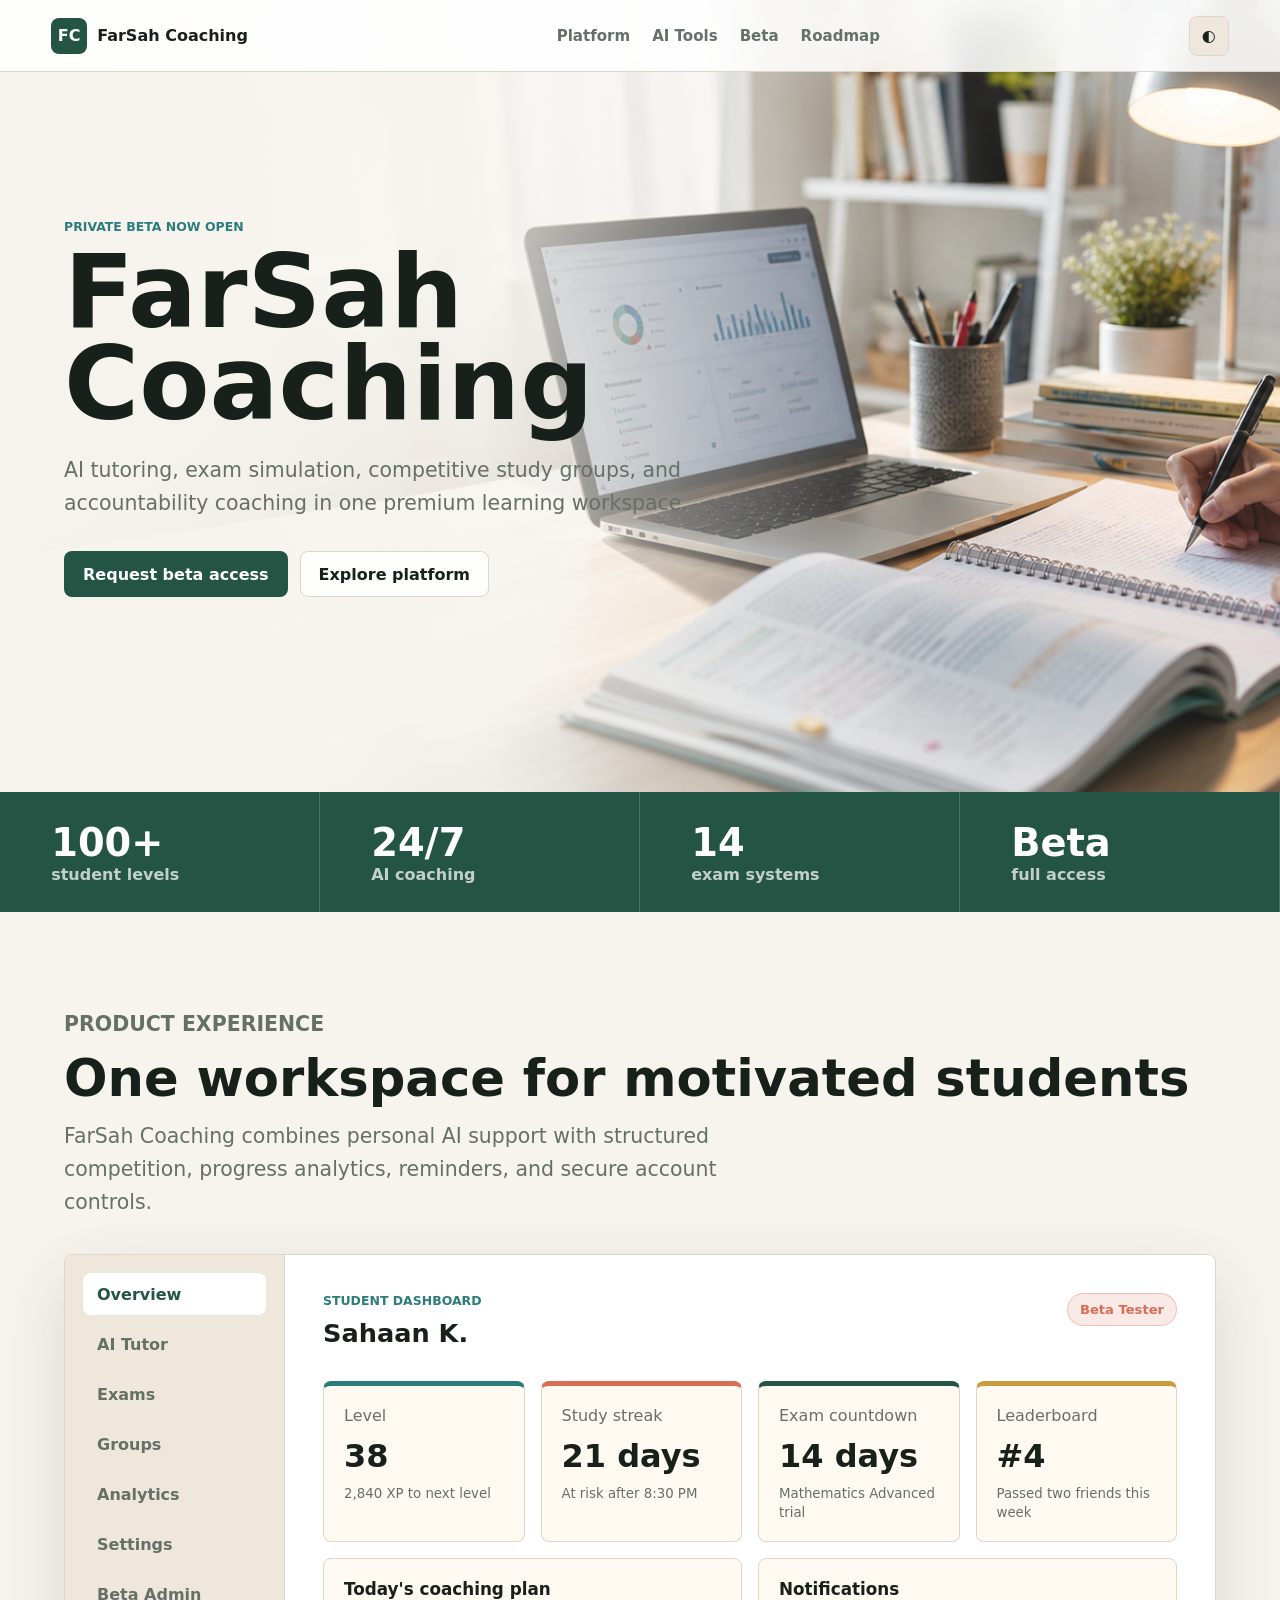
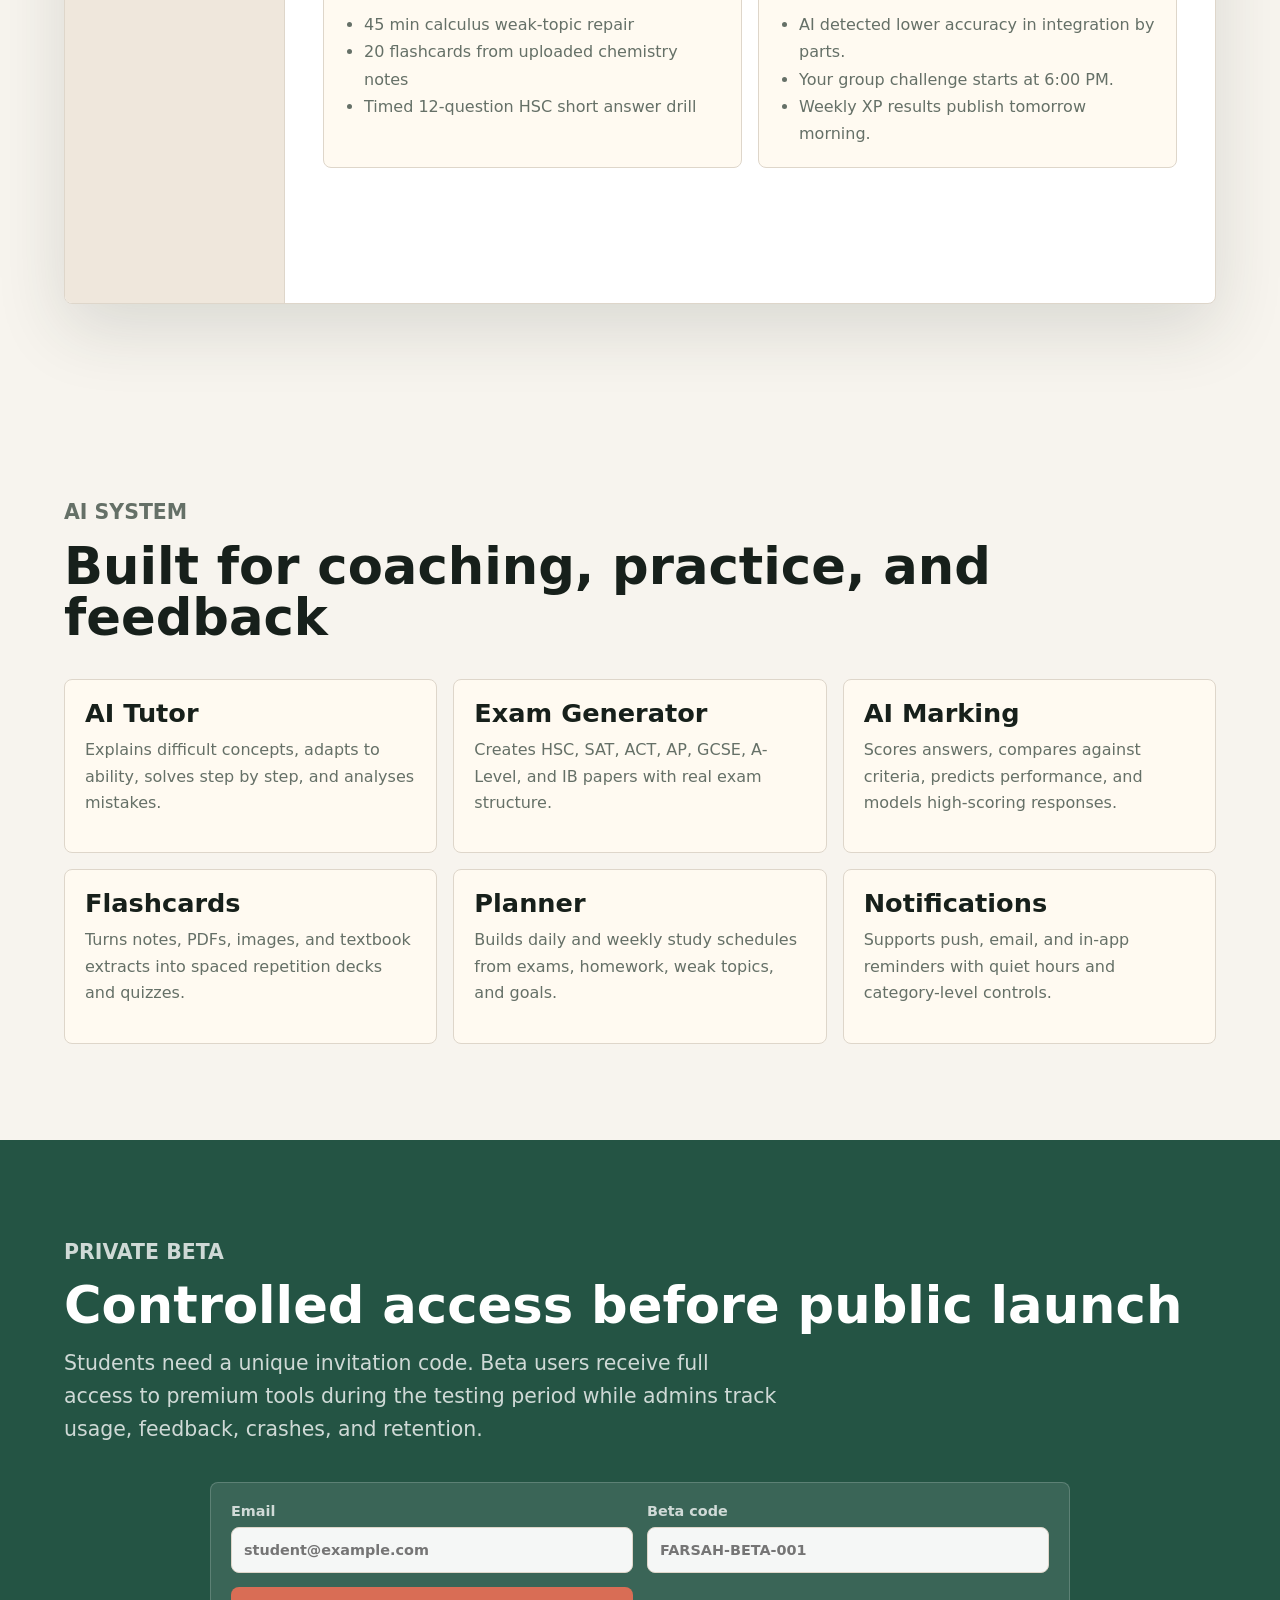
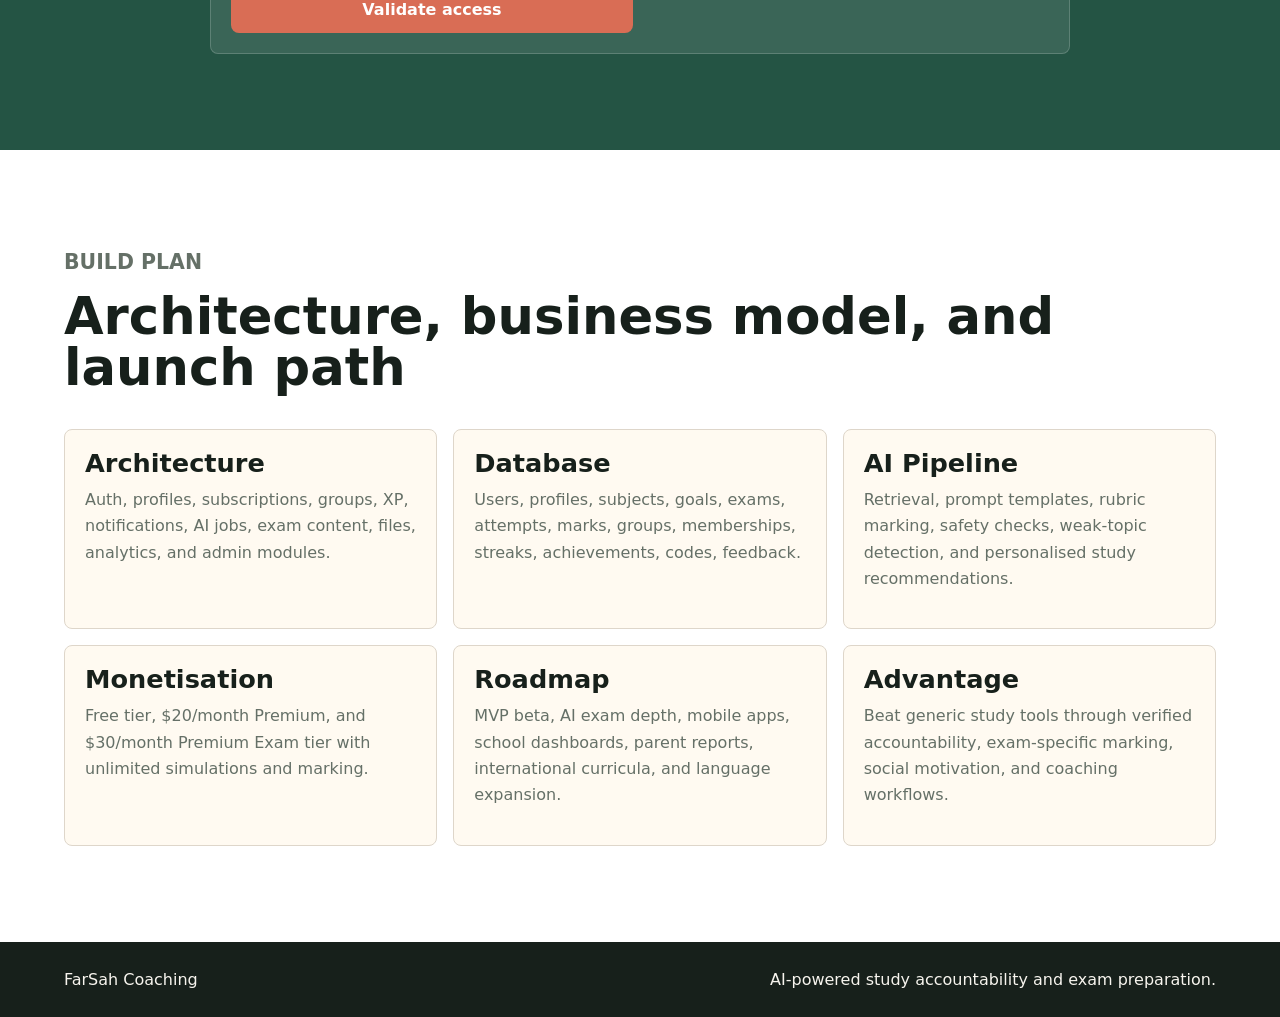
==== index.html @ d0ee31b6 "Build FarSah Coaching prototype" ====
<!doctype html>
<html lang="en">
  <head>
    <meta charset="UTF-8" />
    <meta name="viewport" content="width=device-width, initial-scale=1.0" />
    <title>FarSah Coaching | AI Study Platform</title>
    <meta
      name="description"
      content="FarSah Coaching is an AI-powered study, exam preparation, accountability, and coaching platform for ambitious students."
    />
    <link rel="stylesheet" href="styles.css" />
  </head>
  <body>
    <header class="topbar">
      <a class="brand" href="#home" aria-label="FarSah Coaching home">
        <span class="brand-mark">FC</span>
        <span>FarSah Coaching</span>
      </a>
      <nav class="nav" aria-label="Primary navigation">
        <a href="#platform">Platform</a>
        <a href="#ai-tools">AI Tools</a>
        <a href="#beta">Beta</a>
        <a href="#roadmap">Roadmap</a>
      </nav>
      <button class="icon-button" id="themeToggle" type="button" aria-label="Toggle theme" title="Toggle theme">
        <span aria-hidden="true">◐</span>
      </button>
    </header>

    <main>
      <section class="hero" id="home" aria-labelledby="hero-title">
        <img src="assets/farsah-hero.png" alt="A modern study desk with exam preparation materials and learning analytics." />
        <div class="hero-overlay"></div>
        <div class="hero-content">
          <p class="eyebrow">Private beta now open</p>
          <h1 id="hero-title">FarSah Coaching</h1>
          <p class="hero-copy">
            AI tutoring, exam simulation, competitive study groups, and accountability coaching in one premium learning
            workspace.
          </p>
          <div class="hero-actions">
            <a class="button primary" href="#beta">Request beta access</a>
            <a class="button secondary" href="#platform">Explore platform</a>
          </div>
        </div>
      </section>

      <section class="metrics-band" aria-label="Platform highlights">
        <div>
          <strong>100+</strong>
          <span>student levels</span>
        </div>
        <div>
          <strong>24/7</strong>
          <span>AI coaching</span>
        </div>
        <div>
          <strong>14</strong>
          <span>exam systems</span>
        </div>
        <div>
          <strong>Beta</strong>
          <span>full access</span>
        </div>
      </section>

      <section class="section workspace-section" id="platform">
        <div class="section-heading">
          <p class="eyebrow">Product Experience</p>
          <h2>One workspace for motivated students</h2>
          <p>
            FarSah Coaching combines personal AI support with structured competition, progress analytics, reminders, and
            secure account controls.
          </p>
        </div>

        <div class="app-shell">
          <aside class="sidebar" aria-label="App sections">
            <button class="tab active" data-tab="overview" type="button">Overview</button>
            <button class="tab" data-tab="tutor" type="button">AI Tutor</button>
            <button class="tab" data-tab="exams" type="button">Exams</button>
            <button class="tab" data-tab="groups" type="button">Groups</button>
            <button class="tab" data-tab="analytics" type="button">Analytics</button>
            <button class="tab" data-tab="settings" type="button">Settings</button>
            <button class="tab" data-tab="admin" type="button">Beta Admin</button>
          </aside>

          <div class="panel active" id="overview">
            <div class="panel-header">
              <div>
                <p class="eyebrow">Student Dashboard</p>
                <h3>Sahaan K.</h3>
              </div>
              <span class="badge">Beta Tester</span>
            </div>
            <div class="dashboard-grid">
              <article class="stat-card">
                <span>Level</span>
                <strong>38</strong>
                <small>2,840 XP to next level</small>
              </article>
              <article class="stat-card accent-coral">
                <span>Study streak</span>
                <strong>21 days</strong>
                <small>At risk after 8:30 PM</small>
              </article>
              <article class="stat-card accent-green">
                <span>Exam countdown</span>
                <strong>14 days</strong>
                <small>Mathematics Advanced trial</small>
              </article>
              <article class="stat-card accent-gold">
                <span>Leaderboard</span>
                <strong>#4</strong>
                <small>Passed two friends this week</small>
              </article>
            </div>
            <div class="split-layout">
              <article class="feature-card">
                <h4>Today&apos;s coaching plan</h4>
                <ul class="check-list">
                  <li>45 min calculus weak-topic repair</li>
                  <li>20 flashcards from uploaded chemistry notes</li>
                  <li>Timed 12-question HSC short answer drill</li>
                </ul>
              </article>
              <article class="feature-card">
                <h4>Notifications</h4>
                <ul class="activity-list">
                  <li>AI detected lower accuracy in integration by parts.</li>
                  <li>Your group challenge starts at 6:00 PM.</li>
                  <li>Weekly XP results publish tomorrow morning.</li>
                </ul>
              </article>
            </div>
          </div>

          <div class="panel" id="tutor">
            <div class="panel-header">
              <div>
                <p class="eyebrow">AI Study Assistant</p>
                <h3>Adaptive tutoring</h3>
              </div>
              <span class="badge neutral">24/7</span>
            </div>
            <div class="tool-layout">
              <label>
                Weak topic
                <input id="topicInput" value="Projectile motion with calculus" />
              </label>
              <label>
                Explanation level
                <select id="levelInput">
                  <option>Year 12 exam-ready</option>
                  <option>Year 10 foundations</option>
                  <option>Extension challenge</option>
                </select>
              </label>
              <button class="button primary" id="coachButton" type="button">Generate coaching plan</button>
            </div>
            <div class="response-box" id="coachOutput">
              Choose a topic to receive a step-by-step explanation, mistake analysis, example question, and improvement
              plan.
            </div>
          </div>

          <div class="panel" id="exams">
            <div class="panel-header">
              <div>
                <p class="eyebrow">AI Exam Generator</p>
                <h3>Realistic practice papers</h3>
              </div>
              <span class="badge">AI Marking</span>
            </div>
            <div class="exam-builder">
              <label>
                Exam system
                <select>
                  <option>NSW HSC</option>
                  <option>SAT</option>
                  <option>ACT</option>
                  <option>AP Exams</option>
                  <option>GCSE</option>
                  <option>A-Level</option>
                  <option>IB Diploma</option>
                </select>
              </label>
              <label>
                Subject
                <select>
                  <option>Mathematics Advanced</option>
                  <option>English Advanced</option>
                  <option>Biology</option>
                  <option>Chemistry</option>
                  <option>Physics</option>
                  <option>Economics</option>
                </select>
              </label>
              <label>
                Questions
                <input type="number" min="5" max="80" value="24" />
              </label>
              <label>
                Time limit
                <input type="number" min="15" max="180" value="90" />
              </label>
            </div>
            <div class="paper-preview">
              <h4>Generated paper includes</h4>
              <p>Multiple choice, short answer, extended response, mark allocations, examiner instructions, and marking criteria.</p>
              <button class="button primary" type="button">Create exam simulation</button>
            </div>
          </div>

          <div class="panel" id="groups">
            <div class="panel-header">
              <div>
                <p class="eyebrow">Study Groups</p>
                <h3>Competition and accountability</h3>
              </div>
              <span class="badge neutral">Invite code: FSAH-204</span>
            </div>
            <div class="leaderboard">
              <div><strong>1</strong><span>Maya</span><em>8,920 XP</em></div>
              <div><strong>2</strong><span>Leo</span><em>8,210 XP</em></div>
              <div><strong>3</strong><span>Ari</span><em>7,960 XP</em></div>
              <div class="current"><strong>4</strong><span>Sahaan</span><em>7,680 XP</em></div>
            </div>
            <p class="muted">
              Verified sessions can use note photos, completed tasks, uploaded assignments, or AI-reviewed work evidence.
            </p>
          </div>

          <div class="panel" id="analytics">
            <div class="panel-header">
              <div>
                <p class="eyebrow">Analytics</p>
                <h3>Academic improvement signals</h3>
              </div>
              <span class="badge">Prediction: 88%</span>
            </div>
            <div class="chart" aria-label="Subject performance chart">
              <span style="--height: 72%"><b>Maths</b></span>
              <span style="--height: 61%"><b>English</b></span>
              <span style="--height: 84%"><b>Chem</b></span>
              <span style="--height: 68%"><b>Physics</b></span>
              <span style="--height: 76%"><b>Eco</b></span>
            </div>
            <div class="split-layout">
              <article class="feature-card">
                <h4>Weak areas</h4>
                <p>Essay structure, projectile motion, equilibrium constants.</p>
              </article>
              <article class="feature-card">
                <h4>Trend</h4>
                <p>Accuracy is up 11% after two weeks of targeted practice.</p>
              </article>
            </div>
          </div>

          <div class="panel" id="settings">
            <div class="panel-header">
              <div>
                <p class="eyebrow">Account Management</p>
                <h3>Settings and security</h3>
              </div>
              <span class="badge neutral">2FA Ready</span>
            </div>
            <div class="settings-grid">
              <label><input type="checkbox" checked /> Push reminders</label>
              <label><input type="checkbox" checked /> Email weekly reports</label>
              <label><input type="checkbox" /> Private profile</label>
              <label><input type="checkbox" checked /> Leaderboard visibility</label>
              <label><input type="checkbox" /> Quiet hours after 9 PM</label>
              <label><input type="checkbox" checked /> Login session memory</label>
            </div>
          </div>

          <div class="panel" id="admin">
            <div class="panel-header">
              <div>
                <p class="eyebrow">Beta Management</p>
                <h3>Invite, monitor, improve</h3>
              </div>
              <span class="badge">Admin</span>
            </div>
            <div class="dashboard-grid">
              <article class="stat-card"><span>Beta users</span><strong>184</strong><small>62% weekly retained</small></article>
              <article class="stat-card accent-green"><span>AI requests</span><strong>9.4k</strong><small>This month</small></article>
              <article class="stat-card accent-coral"><span>Bug reports</span><strong>27</strong><small>9 high priority</small></article>
              <article class="stat-card accent-gold"><span>Codes left</span><strong>316</strong><small>Limited-use invites</small></article>
            </div>
            <div class="paper-preview">
              <h4>Feedback categories</h4>
              <p>Bug report, feature request, AI accuracy, user experience, performance issue, and practice paper quality.</p>
              <button class="button primary" type="button">Generate beta code</button>
            </div>
          </div>
        </div>
      </section>

      <section class="section" id="ai-tools">
        <div class="section-heading">
          <p class="eyebrow">AI System</p>
          <h2>Built for coaching, practice, and feedback</h2>
        </div>
        <div class="feature-grid">
          <article class="feature-card"><h3>AI Tutor</h3><p>Explains difficult concepts, adapts to ability, solves step by step, and analyses mistakes.</p></article>
          <article class="feature-card"><h3>Exam Generator</h3><p>Creates HSC, SAT, ACT, AP, GCSE, A-Level, and IB papers with real exam structure.</p></article>
          <article class="feature-card"><h3>AI Marking</h3><p>Scores answers, compares against criteria, predicts performance, and models high-scoring responses.</p></article>
          <article class="feature-card"><h3>Flashcards</h3><p>Turns notes, PDFs, images, and textbook extracts into spaced repetition decks and quizzes.</p></article>
          <article class="feature-card"><h3>Planner</h3><p>Builds daily and weekly study schedules from exams, homework, weak topics, and goals.</p></article>
          <article class="feature-card"><h3>Notifications</h3><p>Supports push, email, and in-app reminders with quiet hours and category-level controls.</p></article>
        </div>
      </section>

      <section class="section beta-section" id="beta">
        <div class="section-heading">
          <p class="eyebrow">Private Beta</p>
          <h2>Controlled access before public launch</h2>
          <p>
            Students need a unique invitation code. Beta users receive full access to premium tools during the testing
            period while admins track usage, feedback, crashes, and retention.
          </p>
        </div>
        <form class="beta-form">
          <label>
            Email
            <input type="email" placeholder="student@example.com" />
          </label>
          <label>
            Beta code
            <input type="text" placeholder="FARSAH-BETA-001" />
          </label>
          <button class="button primary" type="button">Validate access</button>
        </form>
      </section>

      <section class="section architecture-section" id="roadmap">
        <div class="section-heading">
          <p class="eyebrow">Build Plan</p>
          <h2>Architecture, business model, and launch path</h2>
        </div>
        <div class="roadmap">
          <article>
            <h3>Architecture</h3>
            <p>Auth, profiles, subscriptions, groups, XP, notifications, AI jobs, exam content, files, analytics, and admin modules.</p>
          </article>
          <article>
            <h3>Database</h3>
            <p>Users, profiles, subjects, goals, exams, attempts, marks, groups, memberships, streaks, achievements, codes, feedback.</p>
          </article>
          <article>
            <h3>AI Pipeline</h3>
            <p>Retrieval, prompt templates, rubric marking, safety checks, weak-topic detection, and personalised study recommendations.</p>
          </article>
          <article>
            <h3>Monetisation</h3>
            <p>Free tier, $20/month Premium, and $30/month Premium Exam tier with unlimited simulations and marking.</p>
          </article>
          <article>
            <h3>Roadmap</h3>
            <p>MVP beta, AI exam depth, mobile apps, school dashboards, parent reports, international curricula, and language expansion.</p>
          </article>
          <article>
            <h3>Advantage</h3>
            <p>Beat generic study tools through verified accountability, exam-specific marking, social motivation, and coaching workflows.</p>
          </article>
        </div>
      </section>
    </main>

    <footer class="footer">
      <span>FarSah Coaching</span>
      <span>AI-powered study accountability and exam preparation.</span>
    </footer>

    <script src="script.js"></script>
  </body>
</html>
---- styles.css ----
:root {
  color-scheme: light;
  --bg: #f7f4ee;
  --surface: #ffffff;
  --surface-strong: #efe7dc;
  --ink: #17201b;
  --muted: #657067;
  --line: #ded6ca;
  --forest: #245444;
  --teal: #2d7c7c;
  --coral: #d96d55;
  --gold: #c99b3b;
  --cream: #fffaf1;
  --shadow: 0 24px 70px rgba(36, 48, 40, 0.14);
}

body.dark {
  color-scheme: dark;
  --bg: #111612;
  --surface: #19211c;
  --surface-strong: #223025;
  --ink: #f4f1ea;
  --muted: #b3bbb2;
  --line: #334136;
  --cream: #1d271f;
  --shadow: 0 24px 70px rgba(0, 0, 0, 0.32);
}

* {
  box-sizing: border-box;
}

html {
  scroll-behavior: smooth;
}

body {
  margin: 0;
  font-family: Inter, ui-sans-serif, system-ui, -apple-system, BlinkMacSystemFont, "Segoe UI", sans-serif;
  background: var(--bg);
  color: var(--ink);
}

button,
input,
select {
  font: inherit;
}

a {
  color: inherit;
  text-decoration: none;
}

.topbar {
  align-items: center;
  backdrop-filter: blur(18px);
  background: color-mix(in srgb, var(--surface) 88%, transparent);
  border-bottom: 1px solid var(--line);
  display: flex;
  gap: 24px;
  height: 72px;
  justify-content: space-between;
  left: 0;
  padding: 0 clamp(18px, 4vw, 56px);
  position: fixed;
  right: 0;
  top: 0;
  z-index: 20;
}

.brand {
  align-items: center;
  display: inline-flex;
  font-weight: 800;
  gap: 10px;
  min-width: max-content;
}

.brand-mark {
  align-items: center;
  background: var(--forest);
  border-radius: 8px;
  color: white;
  display: inline-flex;
  height: 36px;
  justify-content: center;
  width: 36px;
}

.nav {
  display: flex;
  gap: 22px;
  justify-content: center;
}

.nav a {
  color: var(--muted);
  font-size: 0.94rem;
  font-weight: 700;
}

.icon-button {
  align-items: center;
  background: var(--surface-strong);
  border: 1px solid var(--line);
  border-radius: 8px;
  color: var(--ink);
  cursor: pointer;
  display: inline-flex;
  height: 40px;
  justify-content: center;
  width: 40px;
}

.hero {
  min-height: 88vh;
  position: relative;
  display: grid;
  align-items: center;
  overflow: hidden;
  padding: 120px clamp(18px, 5vw, 72px) 96px;
}

.hero img {
  height: 100%;
  inset: 0;
  object-fit: cover;
  position: absolute;
  width: 100%;
}

.hero-overlay {
  background: linear-gradient(90deg, rgba(247, 244, 238, 0.98) 0%, rgba(247, 244, 238, 0.78) 38%, rgba(247, 244, 238, 0.1) 72%);
  inset: 0;
  position: absolute;
}

body.dark .hero-overlay {
  background: linear-gradient(90deg, rgba(17, 22, 18, 0.96) 0%, rgba(17, 22, 18, 0.76) 42%, rgba(17, 22, 18, 0.18) 78%);
}

.hero-content {
  max-width: 680px;
  position: relative;
  z-index: 1;
}

.eyebrow {
  color: var(--teal);
  font-size: 0.78rem;
  font-weight: 900;
  letter-spacing: 0;
  margin: 0 0 12px;
  text-transform: uppercase;
}

h1,
h2,
h3,
h4,
p {
  margin-top: 0;
}

h1 {
  font-size: clamp(3.4rem, 8vw, 7.2rem);
  letter-spacing: 0;
  line-height: 0.9;
  margin-bottom: 24px;
}

h2 {
  font-size: clamp(2rem, 4vw, 4rem);
  letter-spacing: 0;
  line-height: 1;
  margin-bottom: 16px;
}

h3 {
  font-size: clamp(1.35rem, 2vw, 2rem);
  line-height: 1.05;
  margin-bottom: 10px;
}

h4 {
  font-size: 1.05rem;
  margin-bottom: 12px;
}

.hero-copy,
.section-heading p {
  color: var(--muted);
  font-size: clamp(1.05rem, 2vw, 1.28rem);
  line-height: 1.6;
  max-width: 720px;
}

.hero-actions {
  display: flex;
  flex-wrap: wrap;
  gap: 12px;
  margin-top: 32px;
}

.button {
  align-items: center;
  border: 1px solid transparent;
  border-radius: 8px;
  cursor: pointer;
  display: inline-flex;
  font-weight: 850;
  justify-content: center;
  min-height: 46px;
  padding: 0 18px;
}

.button.primary {
  background: var(--forest);
  color: white;
}

.button.secondary {
  background: color-mix(in srgb, var(--surface) 88%, transparent);
  border-color: var(--line);
  color: var(--ink);
}

.metrics-band {
  background: var(--forest);
  color: white;
  display: grid;
  grid-template-columns: repeat(4, 1fr);
}

.metrics-band div {
  border-right: 1px solid rgba(255, 255, 255, 0.18);
  padding: 28px clamp(18px, 4vw, 52px);
}

.metrics-band strong {
  display: block;
  font-size: clamp(1.8rem, 3vw, 3rem);
}

.metrics-band span {
  color: rgba(255, 255, 255, 0.72);
  font-weight: 700;
}

.section {
  padding: 96px clamp(18px, 5vw, 72px);
}

.section-heading {
  margin: 0 auto 36px;
  max-width: 1180px;
}

.app-shell {
  background: var(--surface);
  border: 1px solid var(--line);
  border-radius: 8px;
  box-shadow: var(--shadow);
  display: grid;
  grid-template-columns: 220px minmax(0, 1fr);
  margin: 0 auto;
  max-width: 1180px;
  min-height: 650px;
  overflow: hidden;
}

.sidebar {
  background: var(--surface-strong);
  border-right: 1px solid var(--line);
  display: flex;
  flex-direction: column;
  gap: 8px;
  padding: 18px;
}

.tab {
  background: transparent;
  border: 0;
  border-radius: 8px;
  color: var(--muted);
  cursor: pointer;
  font-weight: 800;
  min-height: 42px;
  padding: 0 14px;
  text-align: left;
}

.tab.active {
  background: var(--surface);
  color: var(--forest);
}

body.dark .tab.active {
  color: #8ad9c6;
}

.panel {
  display: none;
  padding: clamp(18px, 4vw, 38px);
}

.panel.active {
  display: block;
}

.panel-header {
  align-items: flex-start;
  display: flex;
  gap: 16px;
  justify-content: space-between;
  margin-bottom: 24px;
}

.badge {
  background: rgba(217, 109, 85, 0.14);
  border: 1px solid rgba(217, 109, 85, 0.34);
  border-radius: 999px;
  color: var(--coral);
  display: inline-flex;
  font-size: 0.82rem;
  font-weight: 900;
  padding: 8px 12px;
  white-space: nowrap;
}

.badge.neutral {
  background: rgba(45, 124, 124, 0.12);
  border-color: rgba(45, 124, 124, 0.28);
  color: var(--teal);
}

.dashboard-grid,
.feature-grid,
.settings-grid,
.roadmap {
  display: grid;
  gap: 16px;
  grid-template-columns: repeat(4, minmax(0, 1fr));
}

.stat-card,
.feature-card,
.paper-preview,
.beta-form,
.roadmap article {
  background: var(--cream);
  border: 1px solid var(--line);
  border-radius: 8px;
  padding: 20px;
}

.stat-card {
  border-top: 5px solid var(--teal);
  min-height: 148px;
}

.stat-card span,
.stat-card small,
.muted {
  color: var(--muted);
}

.stat-card strong {
  display: block;
  font-size: 2rem;
  margin: 12px 0 8px;
}

.accent-coral {
  border-top-color: var(--coral);
}

.accent-green {
  border-top-color: var(--forest);
}

.accent-gold {
  border-top-color: var(--gold);
}

.split-layout {
  display: grid;
  gap: 16px;
  grid-template-columns: 1fr 1fr;
  margin-top: 16px;
}

.check-list,
.activity-list {
  color: var(--muted);
  line-height: 1.7;
  margin: 0;
  padding-left: 20px;
}

.tool-layout,
.exam-builder,
.beta-form {
  display: grid;
  gap: 14px;
  grid-template-columns: repeat(2, minmax(0, 1fr));
}

label {
  color: var(--muted);
  display: grid;
  font-size: 0.9rem;
  font-weight: 800;
  gap: 8px;
}

input,
select {
  background: var(--surface);
  border: 1px solid var(--line);
  border-radius: 8px;
  color: var(--ink);
  min-height: 46px;
  padding: 0 12px;
  width: 100%;
}

.response-box {
  background: var(--surface-strong);
  border: 1px solid var(--line);
  border-radius: 8px;
  color: var(--muted);
  line-height: 1.7;
  margin-top: 18px;
  min-height: 138px;
  padding: 20px;
}

.paper-preview {
  margin-top: 16px;
}

.paper-preview p,
.feature-card p,
.roadmap p {
  color: var(--muted);
  line-height: 1.65;
}

.leaderboard {
  display: grid;
  gap: 10px;
}

.leaderboard div {
  align-items: center;
  background: var(--cream);
  border: 1px solid var(--line);
  border-radius: 8px;
  display: grid;
  grid-template-columns: 48px 1fr auto;
  min-height: 58px;
  padding: 0 16px;
}

.leaderboard .current {
  border-color: var(--coral);
}

.leaderboard em {
  color: var(--muted);
  font-style: normal;
  font-weight: 800;
}

.chart {
  align-items: end;
  background: var(--cream);
  border: 1px solid var(--line);
  border-radius: 8px;
  display: grid;
  gap: 14px;
  grid-template-columns: repeat(5, 1fr);
  height: 280px;
  padding: 22px;
}

.chart span {
  align-items: end;
  background: linear-gradient(180deg, var(--teal), var(--forest));
  border-radius: 8px 8px 0 0;
  display: flex;
  height: var(--height);
  justify-content: center;
  min-height: 44px;
  position: relative;
}

.chart b {
  bottom: -28px;
  color: var(--muted);
  font-size: 0.78rem;
  position: absolute;
}

.settings-grid {
  grid-template-columns: repeat(2, minmax(0, 1fr));
}

.settings-grid label {
  align-items: center;
  background: var(--cream);
  border: 1px solid var(--line);
  border-radius: 8px;
  display: flex;
  min-height: 58px;
  padding: 0 16px;
}

.settings-grid input {
  min-height: auto;
  width: auto;
}

.feature-grid {
  margin: 0 auto;
  max-width: 1180px;
  grid-template-columns: repeat(3, minmax(0, 1fr));
}

.beta-section {
  background: var(--forest);
  color: white;
}

.beta-section .section-heading p,
.beta-section .eyebrow {
  color: rgba(255, 255, 255, 0.78);
}

.beta-form {
  background: rgba(255, 255, 255, 0.1);
  border-color: rgba(255, 255, 255, 0.18);
  margin: 0 auto;
  max-width: 860px;
}

.beta-form label {
  color: rgba(255, 255, 255, 0.76);
}

.beta-form input {
  background: rgba(255, 255, 255, 0.95);
  color: #17201b;
}

.beta-form .button.primary {
  background: var(--coral);
}

.architecture-section {
  background: var(--surface);
}

.roadmap {
  margin: 0 auto;
  max-width: 1180px;
  grid-template-columns: repeat(3, minmax(0, 1fr));
}

.footer {
  align-items: center;
  background: var(--ink);
  color: var(--bg);
  display: flex;
  gap: 18px;
  justify-content: space-between;
  padding: 28px clamp(18px, 5vw, 72px);
}

@media (max-width: 900px) {
  .nav {
    display: none;
  }

  .hero {
    min-height: 82vh;
    padding-top: 108px;
  }

  .hero-overlay {
    background: linear-gradient(90deg, rgba(247, 244, 238, 0.98) 0%, rgba(247, 244, 238, 0.86) 62%, rgba(247, 244, 238, 0.34) 100%);
  }

  body.dark .hero-overlay {
    background: linear-gradient(90deg, rgba(17, 22, 18, 0.98) 0%, rgba(17, 22, 18, 0.86) 62%, rgba(17, 22, 18, 0.34) 100%);
  }

  .metrics-band,
  .dashboard-grid,
  .feature-grid,
  .roadmap,
  .tool-layout,
  .exam-builder,
  .beta-form,
  .settings-grid {
    grid-template-columns: 1fr 1fr;
  }

  .app-shell {
    grid-template-columns: 1fr;
  }

  .sidebar {
    border-bottom: 1px solid var(--line);
    border-right: 0;
    flex-direction: row;
    overflow-x: auto;
  }

  .tab {
    min-width: max-content;
  }
}

@media (max-width: 620px) {
  .topbar {
    height: 64px;
  }

  .brand span:last-child {
    max-width: 148px;
    overflow: hidden;
    text-overflow: ellipsis;
    white-space: nowrap;
  }

  h1 {
    font-size: 3.4rem;
  }

  .hero-actions,
  .footer,
  .panel-header {
    align-items: stretch;
    flex-direction: column;
  }

  .metrics-band,
  .dashboard-grid,
  .feature-grid,
  .roadmap,
  .tool-layout,
  .exam-builder,
  .beta-form,
  .settings-grid,
  .split-layout {
    grid-template-columns: 1fr;
  }

  .section {
    padding: 68px 16px;
  }

  .leaderboard div {
    grid-template-columns: 34px 1fr;
  }

  .leaderboard em {
    grid-column: 2;
  }
}
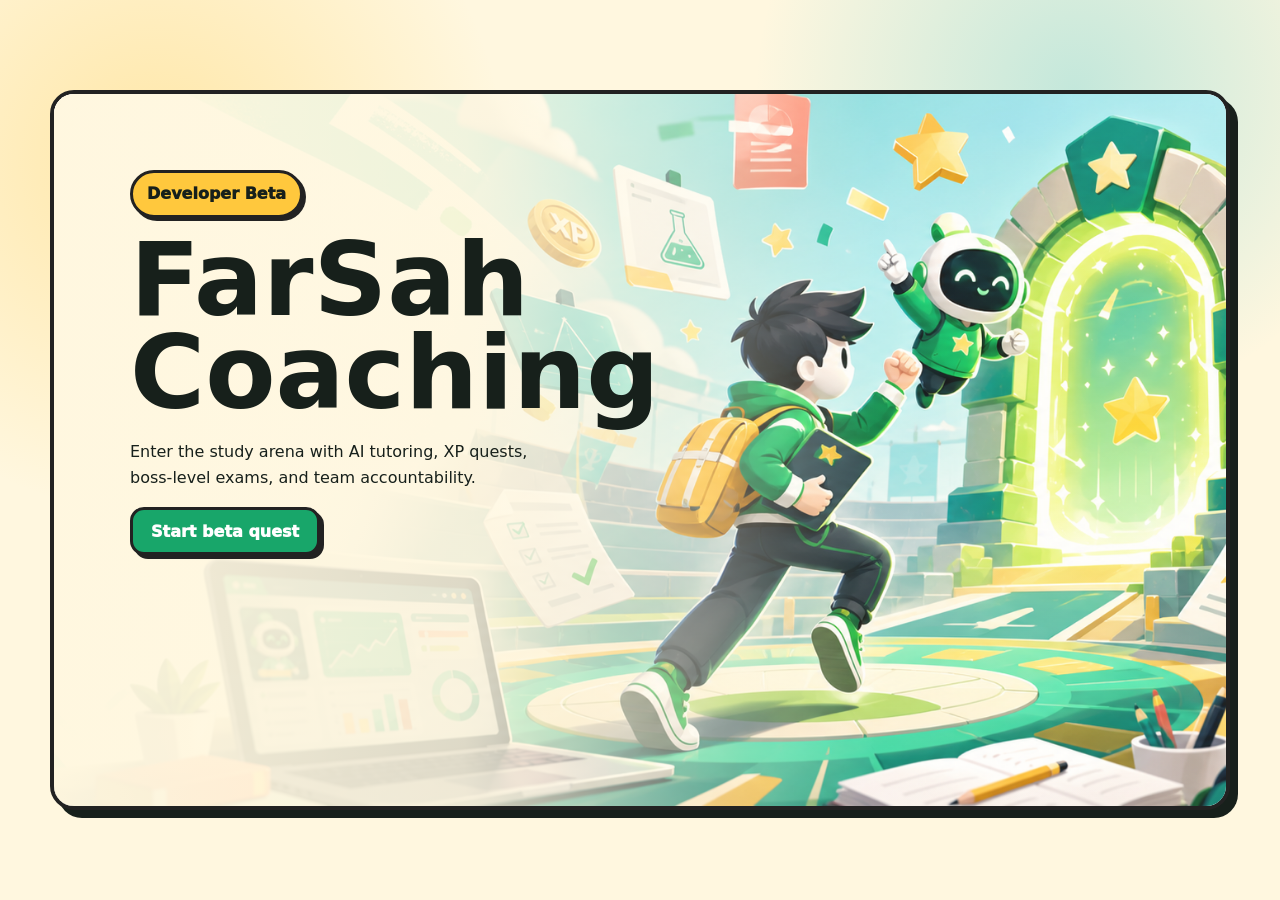
==== commit 68b757eb: "Add Supabase OTP beta gate and game redesign" ====
--- a/index.html
+++ b/index.html
@@ -3,378 +3,21 @@
   <head>
     <meta charset="UTF-8" />
     <meta name="viewport" content="width=device-width, initial-scale=1.0" />
-    <title>FarSah Coaching | AI Study Platform</title>
-    <meta
-      name="description"
-      content="FarSah Coaching is an AI-powered study, exam preparation, accountability, and coaching platform for ambitious students."
-    />
+    <title>FarSah Coaching | Beta Quest</title>
+    <meta name="description" content="FarSah Coaching is a gamer-inspired AI coaching platform for exam preparation." />
     <link rel="stylesheet" href="styles.css" />
   </head>
-  <body>
-    <header class="topbar">
-      <a class="brand" href="#home" aria-label="FarSah Coaching home">
-        <span class="brand-mark">FC</span>
-        <span>FarSah Coaching</span>
-      </a>
-      <nav class="nav" aria-label="Primary navigation">
-        <a href="#platform">Platform</a>
-        <a href="#ai-tools">AI Tools</a>
-        <a href="#beta">Beta</a>
-        <a href="#roadmap">Roadmap</a>
-      </nav>
-      <button class="icon-button" id="themeToggle" type="button" aria-label="Toggle theme" title="Toggle theme">
-        <span aria-hidden="true">◐</span>
-      </button>
-    </header>
-
-    <main>
-      <section class="hero" id="home" aria-labelledby="hero-title">
-        <img src="assets/farsah-hero.png" alt="A modern study desk with exam preparation materials and learning analytics." />
-        <div class="hero-overlay"></div>
-        <div class="hero-content">
-          <p class="eyebrow">Private beta now open</p>
-          <h1 id="hero-title">FarSah Coaching</h1>
-          <p class="hero-copy">
-            AI tutoring, exam simulation, competitive study groups, and accountability coaching in one premium learning
-            workspace.
-          </p>
-          <div class="hero-actions">
-            <a class="button primary" href="#beta">Request beta access</a>
-            <a class="button secondary" href="#platform">Explore platform</a>
-          </div>
-        </div>
-      </section>
-
-      <section class="metrics-band" aria-label="Platform highlights">
-        <div>
-          <strong>100+</strong>
-          <span>student levels</span>
-        </div>
-        <div>
-          <strong>24/7</strong>
-          <span>AI coaching</span>
-        </div>
-        <div>
-          <strong>14</strong>
-          <span>exam systems</span>
-        </div>
-        <div>
-          <strong>Beta</strong>
-          <span>full access</span>
-        </div>
-      </section>
-
-      <section class="section workspace-section" id="platform">
-        <div class="section-heading">
-          <p class="eyebrow">Product Experience</p>
-          <h2>One workspace for motivated students</h2>
-          <p>
-            FarSah Coaching combines personal AI support with structured competition, progress analytics, reminders, and
-            secure account controls.
-          </p>
-        </div>
-
-        <div class="app-shell">
-          <aside class="sidebar" aria-label="App sections">
-            <button class="tab active" data-tab="overview" type="button">Overview</button>
-            <button class="tab" data-tab="tutor" type="button">AI Tutor</button>
-            <button class="tab" data-tab="exams" type="button">Exams</button>
-            <button class="tab" data-tab="groups" type="button">Groups</button>
-            <button class="tab" data-tab="analytics" type="button">Analytics</button>
-            <button class="tab" data-tab="settings" type="button">Settings</button>
-            <button class="tab" data-tab="admin" type="button">Beta Admin</button>
-          </aside>
-
-          <div class="panel active" id="overview">
-            <div class="panel-header">
-              <div>
-                <p class="eyebrow">Student Dashboard</p>
-                <h3>Sahaan K.</h3>
-              </div>
-              <span class="badge">Beta Tester</span>
-            </div>
-            <div class="dashboard-grid">
-              <article class="stat-card">
-                <span>Level</span>
-                <strong>38</strong>
-                <small>2,840 XP to next level</small>
-              </article>
-              <article class="stat-card accent-coral">
-                <span>Study streak</span>
-                <strong>21 days</strong>
-                <small>At risk after 8:30 PM</small>
-              </article>
-              <article class="stat-card accent-green">
-                <span>Exam countdown</span>
-                <strong>14 days</strong>
-                <small>Mathematics Advanced trial</small>
-              </article>
-              <article class="stat-card accent-gold">
-                <span>Leaderboard</span>
-                <strong>#4</strong>
-                <small>Passed two friends this week</small>
-              </article>
-            </div>
-            <div class="split-layout">
-              <article class="feature-card">
-                <h4>Today&apos;s coaching plan</h4>
-                <ul class="check-list">
-                  <li>45 min calculus weak-topic repair</li>
-                  <li>20 flashcards from uploaded chemistry notes</li>
-                  <li>Timed 12-question HSC short answer drill</li>
-                </ul>
-              </article>
-              <article class="feature-card">
-                <h4>Notifications</h4>
-                <ul class="activity-list">
-                  <li>AI detected lower accuracy in integration by parts.</li>
-                  <li>Your group challenge starts at 6:00 PM.</li>
-                  <li>Weekly XP results publish tomorrow morning.</li>
-                </ul>
-              </article>
-            </div>
-          </div>
-
-          <div class="panel" id="tutor">
-            <div class="panel-header">
-              <div>
-                <p class="eyebrow">AI Study Assistant</p>
-                <h3>Adaptive tutoring</h3>
-              </div>
-              <span class="badge neutral">24/7</span>
-            </div>
-            <div class="tool-layout">
-              <label>
-                Weak topic
-                <input id="topicInput" value="Projectile motion with calculus" />
-              </label>
-              <label>
-                Explanation level
-                <select id="levelInput">
-                  <option>Year 12 exam-ready</option>
-                  <option>Year 10 foundations</option>
-                  <option>Extension challenge</option>
-                </select>
-              </label>
-              <button class="button primary" id="coachButton" type="button">Generate coaching plan</button>
-            </div>
-            <div class="response-box" id="coachOutput">
-              Choose a topic to receive a step-by-step explanation, mistake analysis, example question, and improvement
-              plan.
-            </div>
-          </div>
-
-          <div class="panel" id="exams">
-            <div class="panel-header">
-              <div>
-                <p class="eyebrow">AI Exam Generator</p>
-                <h3>Realistic practice papers</h3>
-              </div>
-              <span class="badge">AI Marking</span>
-            </div>
-            <div class="exam-builder">
-              <label>
-                Exam system
-                <select>
-                  <option>NSW HSC</option>
-                  <option>SAT</option>
-                  <option>ACT</option>
-                  <option>AP Exams</option>
-                  <option>GCSE</option>
-                  <option>A-Level</option>
-                  <option>IB Diploma</option>
-                </select>
-              </label>
-              <label>
-                Subject
-                <select>
-                  <option>Mathematics Advanced</option>
-                  <option>English Advanced</option>
-                  <option>Biology</option>
-                  <option>Chemistry</option>
-                  <option>Physics</option>
-                  <option>Economics</option>
-                </select>
-              </label>
-              <label>
-                Questions
-                <input type="number" min="5" max="80" value="24" />
-              </label>
-              <label>
-                Time limit
-                <input type="number" min="15" max="180" value="90" />
-              </label>
-            </div>
-            <div class="paper-preview">
-              <h4>Generated paper includes</h4>
-              <p>Multiple choice, short answer, extended response, mark allocations, examiner instructions, and marking criteria.</p>
-              <button class="button primary" type="button">Create exam simulation</button>
-            </div>
-          </div>
-
-          <div class="panel" id="groups">
-            <div class="panel-header">
-              <div>
-                <p class="eyebrow">Study Groups</p>
-                <h3>Competition and accountability</h3>
-              </div>
-              <span class="badge neutral">Invite code: FSAH-204</span>
-            </div>
-            <div class="leaderboard">
-              <div><strong>1</strong><span>Maya</span><em>8,920 XP</em></div>
-              <div><strong>2</strong><span>Leo</span><em>8,210 XP</em></div>
-              <div><strong>3</strong><span>Ari</span><em>7,960 XP</em></div>
-              <div class="current"><strong>4</strong><span>Sahaan</span><em>7,680 XP</em></div>
-            </div>
-            <p class="muted">
-              Verified sessions can use note photos, completed tasks, uploaded assignments, or AI-reviewed work evidence.
-            </p>
-          </div>
-
-          <div class="panel" id="analytics">
-            <div class="panel-header">
-              <div>
-                <p class="eyebrow">Analytics</p>
-                <h3>Academic improvement signals</h3>
-              </div>
-              <span class="badge">Prediction: 88%</span>
-            </div>
-            <div class="chart" aria-label="Subject performance chart">
-              <span style="--height: 72%"><b>Maths</b></span>
-              <span style="--height: 61%"><b>English</b></span>
-              <span style="--height: 84%"><b>Chem</b></span>
-              <span style="--height: 68%"><b>Physics</b></span>
-              <span style="--height: 76%"><b>Eco</b></span>
-            </div>
-            <div class="split-layout">
-              <article class="feature-card">
-                <h4>Weak areas</h4>
-                <p>Essay structure, projectile motion, equilibrium constants.</p>
-              </article>
-              <article class="feature-card">
-                <h4>Trend</h4>
-                <p>Accuracy is up 11% after two weeks of targeted practice.</p>
-              </article>
-            </div>
-          </div>
-
-          <div class="panel" id="settings">
-            <div class="panel-header">
-              <div>
-                <p class="eyebrow">Account Management</p>
-                <h3>Settings and security</h3>
-              </div>
-              <span class="badge neutral">2FA Ready</span>
-            </div>
-            <div class="settings-grid">
-              <label><input type="checkbox" checked /> Push reminders</label>
-              <label><input type="checkbox" checked /> Email weekly reports</label>
-              <label><input type="checkbox" /> Private profile</label>
-              <label><input type="checkbox" checked /> Leaderboard visibility</label>
-              <label><input type="checkbox" /> Quiet hours after 9 PM</label>
-              <label><input type="checkbox" checked /> Login session memory</label>
-            </div>
-          </div>
-
-          <div class="panel" id="admin">
-            <div class="panel-header">
-              <div>
-                <p class="eyebrow">Beta Management</p>
-                <h3>Invite, monitor, improve</h3>
-              </div>
-              <span class="badge">Admin</span>
-            </div>
-            <div class="dashboard-grid">
-              <article class="stat-card"><span>Beta users</span><strong>184</strong><small>62% weekly retained</small></article>
-              <article class="stat-card accent-green"><span>AI requests</span><strong>9.4k</strong><small>This month</small></article>
-              <article class="stat-card accent-coral"><span>Bug reports</span><strong>27</strong><small>9 high priority</small></article>
-              <article class="stat-card accent-gold"><span>Codes left</span><strong>316</strong><small>Limited-use invites</small></article>
-            </div>
-            <div class="paper-preview">
-              <h4>Feedback categories</h4>
-              <p>Bug report, feature request, AI accuracy, user experience, performance issue, and practice paper quality.</p>
-              <button class="button primary" type="button">Generate beta code</button>
-            </div>
-          </div>
-        </div>
-      </section>
-
-      <section class="section" id="ai-tools">
-        <div class="section-heading">
-          <p class="eyebrow">AI System</p>
-          <h2>Built for coaching, practice, and feedback</h2>
-        </div>
-        <div class="feature-grid">
-          <article class="feature-card"><h3>AI Tutor</h3><p>Explains difficult concepts, adapts to ability, solves step by step, and analyses mistakes.</p></article>
-          <article class="feature-card"><h3>Exam Generator</h3><p>Creates HSC, SAT, ACT, AP, GCSE, A-Level, and IB papers with real exam structure.</p></article>
-          <article class="feature-card"><h3>AI Marking</h3><p>Scores answers, compares against criteria, predicts performance, and models high-scoring responses.</p></article>
-          <article class="feature-card"><h3>Flashcards</h3><p>Turns notes, PDFs, images, and textbook extracts into spaced repetition decks and quizzes.</p></article>
-          <article class="feature-card"><h3>Planner</h3><p>Builds daily and weekly study schedules from exams, homework, weak topics, and goals.</p></article>
-          <article class="feature-card"><h3>Notifications</h3><p>Supports push, email, and in-app reminders with quiet hours and category-level controls.</p></article>
-        </div>
-      </section>
-
-      <section class="section beta-section" id="beta">
-        <div class="section-heading">
-          <p class="eyebrow">Private Beta</p>
-          <h2>Controlled access before public launch</h2>
-          <p>
-            Students need a unique invitation code. Beta users receive full access to premium tools during the testing
-            period while admins track usage, feedback, crashes, and retention.
-          </p>
-        </div>
-        <form class="beta-form">
-          <label>
-            Email
-            <input type="email" placeholder="student@example.com" />
-          </label>
-          <label>
-            Beta code
-            <input type="text" placeholder="FARSAH-BETA-001" />
-          </label>
-          <button class="button primary" type="button">Validate access</button>
-        </form>
-      </section>
-
-      <section class="section architecture-section" id="roadmap">
-        <div class="section-heading">
-          <p class="eyebrow">Build Plan</p>
-          <h2>Architecture, business model, and launch path</h2>
-        </div>
-        <div class="roadmap">
-          <article>
-            <h3>Architecture</h3>
-            <p>Auth, profiles, subscriptions, groups, XP, notifications, AI jobs, exam content, files, analytics, and admin modules.</p>
-          </article>
-          <article>
-            <h3>Database</h3>
-            <p>Users, profiles, subjects, goals, exams, attempts, marks, groups, memberships, streaks, achievements, codes, feedback.</p>
-          </article>
-          <article>
-            <h3>AI Pipeline</h3>
-            <p>Retrieval, prompt templates, rubric marking, safety checks, weak-topic detection, and personalised study recommendations.</p>
-          </article>
-          <article>
-            <h3>Monetisation</h3>
-            <p>Free tier, $20/month Premium, and $30/month Premium Exam tier with unlimited simulations and marking.</p>
-          </article>
-          <article>
-            <h3>Roadmap</h3>
-            <p>MVP beta, AI exam depth, mobile apps, school dashboards, parent reports, international curricula, and language expansion.</p>
-          </article>
-          <article>
-            <h3>Advantage</h3>
-            <p>Beat generic study tools through verified accountability, exam-specific marking, social motivation, and coaching workflows.</p>
-          </article>
+  <body class="gate-body">
+    <main class="gate-layout">
+      <section class="gate-hero" aria-labelledby="home-title">
+        <img src="assets/farsah-game-hero.png" alt="Cartoon study arena with XP coins, flashcards, and an unlock portal." />
+        <div class="gate-copy">
+          <p class="pill">Developer Beta</p>
+          <h1 id="home-title">FarSah Coaching</h1>
+          <p>Enter the study arena with AI tutoring, XP quests, boss-level exams, and team accountability.</p>
+          <a class="button primary" href="access.html">Start beta quest</a>
         </div>
       </section>
     </main>
-
-    <footer class="footer">
-      <span>FarSah Coaching</span>
-      <span>AI-powered study accountability and exam preparation.</span>
-    </footer>
-
-    <script src="script.js"></script>
   </body>
 </html>
--- a/styles.css
+++ b/styles.css
@@ -1,128 +1,120 @@
 :root {
-  color-scheme: light;
-  --bg: #f7f4ee;
-  --surface: #ffffff;
-  --surface-strong: #efe7dc;
+  --bg: #fff7df;
   --ink: #17201b;
   --muted: #657067;
-  --line: #ded6ca;
-  --forest: #245444;
-  --teal: #2d7c7c;
-  --coral: #d96d55;
-  --gold: #c99b3b;
-  --cream: #fffaf1;
-  --shadow: 0 24px 70px rgba(36, 48, 40, 0.14);
-}
-
-body.dark {
-  color-scheme: dark;
-  --bg: #111612;
-  --surface: #19211c;
-  --surface-strong: #223025;
-  --ink: #f4f1ea;
-  --muted: #b3bbb2;
-  --line: #334136;
-  --cream: #1d271f;
-  --shadow: 0 24px 70px rgba(0, 0, 0, 0.32);
-}
-
-* {
-  box-sizing: border-box;
-}
-
-html {
-  scroll-behavior: smooth;
-}
-
+  --card: #ffffff;
+  --line: #222222;
+  --green: #18a66a;
+  --aqua: #29bfd1;
+  --coral: #ff6d58;
+  --gold: #ffc83d;
+  --shadow: 8px 8px 0 #17201b;
+}
+
+* { box-sizing: border-box; }
 body {
   margin: 0;
-  font-family: Inter, ui-sans-serif, system-ui, -apple-system, BlinkMacSystemFont, "Segoe UI", sans-serif;
-  background: var(--bg);
+  background:
+    radial-gradient(circle at 12% 18%, rgba(255, 200, 61, 0.35), transparent 22rem),
+    radial-gradient(circle at 84% 10%, rgba(41, 191, 209, 0.28), transparent 20rem),
+    var(--bg);
   color: var(--ink);
-}
-
-button,
-input,
-select {
-  font: inherit;
-}
-
-a {
-  color: inherit;
-  text-decoration: none;
-}
+  font-family: ui-rounded, "Avenir Next", Inter, system-ui, sans-serif;
+}
+
+a { color: inherit; text-decoration: none; }
+button, input, select { font: inherit; }
 
 .topbar {
   align-items: center;
-  backdrop-filter: blur(18px);
-  background: color-mix(in srgb, var(--surface) 88%, transparent);
-  border-bottom: 1px solid var(--line);
+  background: rgba(255, 247, 223, 0.92);
+  border-bottom: 3px solid var(--line);
   display: flex;
-  gap: 24px;
-  height: 72px;
+  gap: 20px;
   justify-content: space-between;
-  left: 0;
-  padding: 0 clamp(18px, 4vw, 56px);
-  position: fixed;
-  right: 0;
+  min-height: 76px;
+  padding: 0 clamp(16px, 4vw, 56px);
+  position: sticky;
   top: 0;
-  z-index: 20;
+  z-index: 10;
 }
 
 .brand {
   align-items: center;
   display: inline-flex;
-  font-weight: 800;
+  font-weight: 950;
   gap: 10px;
-  min-width: max-content;
 }
 
 .brand-mark {
   align-items: center;
-  background: var(--forest);
-  border-radius: 8px;
+  background: var(--green);
+  border: 3px solid var(--line);
+  border-radius: 16px;
+  box-shadow: 4px 4px 0 var(--line);
   color: white;
   display: inline-flex;
-  height: 36px;
+  height: 42px;
   justify-content: center;
-  width: 36px;
-}
-
-.nav {
-  display: flex;
-  gap: 22px;
+  width: 42px;
+}
+
+.nav { display: flex; flex-wrap: wrap; gap: 12px; justify-content: center; }
+.nav a {
+  background: white;
+  border: 3px solid var(--line);
+  border-radius: 999px;
+  font-size: 0.9rem;
+  font-weight: 900;
+  padding: 9px 14px;
+}
+.nav a.active { background: var(--gold); }
+
+.icon-button, .button {
+  border: 3px solid var(--line);
+  border-radius: 14px;
+  box-shadow: 4px 4px 0 var(--line);
+  cursor: pointer;
+  font-weight: 950;
+}
+
+.icon-button {
+  background: white;
+  height: 42px;
+  width: 42px;
+}
+
+.button {
+  display: inline-flex;
   justify-content: center;
-}
-
-.nav a {
-  color: var(--muted);
-  font-size: 0.94rem;
-  font-weight: 700;
-}
-
-.icon-button {
-  align-items: center;
-  background: var(--surface-strong);
-  border: 1px solid var(--line);
-  border-radius: 8px;
-  color: var(--ink);
-  cursor: pointer;
-  display: inline-flex;
-  height: 40px;
-  justify-content: center;
-  width: 40px;
-}
-
-.hero {
-  min-height: 88vh;
+  min-height: 48px;
+  padding: 0 18px;
+  align-items: center;
+}
+.button.primary { background: var(--green); color: white; }
+
+.gate-body {
+  min-height: 100vh;
+  display: grid;
+  place-items: center;
+  padding: 20px;
+}
+
+.gate-layout, .access-card {
+  width: min(1180px, 100%);
+}
+
+.gate-hero {
+  background: white;
+  border: 4px solid var(--line);
+  border-radius: 24px;
+  box-shadow: var(--shadow);
+  min-height: 720px;
+  overflow: hidden;
   position: relative;
-  display: grid;
-  align-items: center;
-  overflow: hidden;
-  padding: 120px clamp(18px, 5vw, 72px) 96px;
-}
-
-.hero img {
+}
+
+.gate-hero img {
   height: 100%;
   inset: 0;
   object-fit: cover;
@@ -130,544 +122,210 @@
   width: 100%;
 }
 
-.hero-overlay {
-  background: linear-gradient(90deg, rgba(247, 244, 238, 0.98) 0%, rgba(247, 244, 238, 0.78) 38%, rgba(247, 244, 238, 0.1) 72%);
+.gate-hero::after {
+  background: linear-gradient(90deg, rgba(255, 247, 223, 0.98) 0%, rgba(255, 247, 223, 0.86) 35%, rgba(255, 247, 223, 0.1) 70%);
+  content: "";
   inset: 0;
   position: absolute;
 }
 
-body.dark .hero-overlay {
-  background: linear-gradient(90deg, rgba(17, 22, 18, 0.96) 0%, rgba(17, 22, 18, 0.76) 42%, rgba(17, 22, 18, 0.18) 78%);
-}
-
-.hero-content {
-  max-width: 680px;
+.gate-copy {
+  max-width: 560px;
+  padding: clamp(28px, 6vw, 76px);
   position: relative;
   z-index: 1;
 }
 
-.eyebrow {
-  color: var(--teal);
-  font-size: 0.78rem;
-  font-weight: 900;
-  letter-spacing: 0;
-  margin: 0 0 12px;
-  text-transform: uppercase;
-}
-
-h1,
-h2,
-h3,
-h4,
-p {
-  margin-top: 0;
-}
-
+h1, h2, p { margin-top: 0; }
 h1 {
-  font-size: clamp(3.4rem, 8vw, 7.2rem);
+  font-size: clamp(3.2rem, 8vw, 7rem);
   letter-spacing: 0;
   line-height: 0.9;
-  margin-bottom: 24px;
-}
-
-h2 {
-  font-size: clamp(2rem, 4vw, 4rem);
-  letter-spacing: 0;
-  line-height: 1;
+  margin-bottom: 20px;
+}
+h2 { font-size: clamp(1.5rem, 3vw, 2.4rem); }
+p, li { line-height: 1.65; }
+
+.pill, .quest-badge {
+  background: var(--gold);
+  border: 3px solid var(--line);
+  border-radius: 999px;
+  box-shadow: 3px 3px 0 var(--line);
+  display: inline-flex;
+  font-weight: 950;
   margin-bottom: 16px;
-}
-
-h3 {
-  font-size: clamp(1.35rem, 2vw, 2rem);
-  line-height: 1.05;
-  margin-bottom: 10px;
-}
-
-h4 {
-  font-size: 1.05rem;
-  margin-bottom: 12px;
-}
-
-.hero-copy,
-.section-heading p {
-  color: var(--muted);
-  font-size: clamp(1.05rem, 2vw, 1.28rem);
-  line-height: 1.6;
-  max-width: 720px;
-}
-
-.hero-actions {
-  display: flex;
-  flex-wrap: wrap;
-  gap: 12px;
-  margin-top: 32px;
-}
-
-.button {
-  align-items: center;
-  border: 1px solid transparent;
-  border-radius: 8px;
-  cursor: pointer;
-  display: inline-flex;
-  font-weight: 850;
-  justify-content: center;
-  min-height: 46px;
-  padding: 0 18px;
-}
-
-.button.primary {
-  background: var(--forest);
-  color: white;
-}
-
-.button.secondary {
-  background: color-mix(in srgb, var(--surface) 88%, transparent);
-  border-color: var(--line);
-  color: var(--ink);
-}
-
-.metrics-band {
-  background: var(--forest);
-  color: white;
-  display: grid;
-  grid-template-columns: repeat(4, 1fr);
-}
-
-.metrics-band div {
-  border-right: 1px solid rgba(255, 255, 255, 0.18);
-  padding: 28px clamp(18px, 4vw, 52px);
-}
-
-.metrics-band strong {
-  display: block;
-  font-size: clamp(1.8rem, 3vw, 3rem);
-}
-
-.metrics-band span {
-  color: rgba(255, 255, 255, 0.72);
-  font-weight: 700;
-}
-
-.section {
-  padding: 96px clamp(18px, 5vw, 72px);
-}
-
-.section-heading {
-  margin: 0 auto 36px;
-  max-width: 1180px;
-}
-
-.app-shell {
-  background: var(--surface);
-  border: 1px solid var(--line);
-  border-radius: 8px;
+  padding: 8px 14px;
+}
+
+.muted { color: var(--muted); }
+
+.access-card {
+  background: white;
+  border: 4px solid var(--line);
+  border-radius: 24px;
   box-shadow: var(--shadow);
-  display: grid;
-  grid-template-columns: 220px minmax(0, 1fr);
-  margin: 0 auto;
-  max-width: 1180px;
-  min-height: 650px;
-  overflow: hidden;
-}
-
-.sidebar {
-  background: var(--surface-strong);
-  border-right: 1px solid var(--line);
-  display: flex;
-  flex-direction: column;
-  gap: 8px;
-  padding: 18px;
-}
-
-.tab {
-  background: transparent;
-  border: 0;
-  border-radius: 8px;
-  color: var(--muted);
-  cursor: pointer;
-  font-weight: 800;
-  min-height: 42px;
-  padding: 0 14px;
-  text-align: left;
-}
-
-.tab.active {
-  background: var(--surface);
-  color: var(--forest);
-}
-
-body.dark .tab.active {
-  color: #8ad9c6;
-}
-
-.panel {
-  display: none;
-  padding: clamp(18px, 4vw, 38px);
-}
-
-.panel.active {
-  display: block;
-}
-
-.panel-header {
-  align-items: flex-start;
-  display: flex;
+  max-width: 560px;
+  padding: clamp(22px, 5vw, 44px);
+}
+
+.access-card h1 { font-size: clamp(2.4rem, 7vw, 4.7rem); }
+
+.stacked-form, .tool-grid {
+  display: grid;
   gap: 16px;
-  justify-content: space-between;
-  margin-bottom: 24px;
-}
-
-.badge {
-  background: rgba(217, 109, 85, 0.14);
-  border: 1px solid rgba(217, 109, 85, 0.34);
-  border-radius: 999px;
-  color: var(--coral);
-  display: inline-flex;
-  font-size: 0.82rem;
-  font-weight: 900;
-  padding: 8px 12px;
-  white-space: nowrap;
-}
-
-.badge.neutral {
-  background: rgba(45, 124, 124, 0.12);
-  border-color: rgba(45, 124, 124, 0.28);
-  color: var(--teal);
-}
-
-.dashboard-grid,
-.feature-grid,
-.settings-grid,
-.roadmap {
-  display: grid;
-  gap: 16px;
-  grid-template-columns: repeat(4, minmax(0, 1fr));
-}
-
-.stat-card,
-.feature-card,
-.paper-preview,
-.beta-form,
-.roadmap article {
-  background: var(--cream);
-  border: 1px solid var(--line);
-  border-radius: 8px;
-  padding: 20px;
-}
-
-.stat-card {
-  border-top: 5px solid var(--teal);
-  min-height: 148px;
-}
-
-.stat-card span,
-.stat-card small,
-.muted {
-  color: var(--muted);
-}
-
-.stat-card strong {
-  display: block;
-  font-size: 2rem;
-  margin: 12px 0 8px;
-}
-
-.accent-coral {
-  border-top-color: var(--coral);
-}
-
-.accent-green {
-  border-top-color: var(--forest);
-}
-
-.accent-gold {
-  border-top-color: var(--gold);
-}
-
-.split-layout {
-  display: grid;
-  gap: 16px;
-  grid-template-columns: 1fr 1fr;
-  margin-top: 16px;
-}
-
-.check-list,
-.activity-list {
-  color: var(--muted);
-  line-height: 1.7;
-  margin: 0;
-  padding-left: 20px;
-}
-
-.tool-layout,
-.exam-builder,
-.beta-form {
-  display: grid;
-  gap: 14px;
-  grid-template-columns: repeat(2, minmax(0, 1fr));
 }
 
 label {
   color: var(--muted);
   display: grid;
-  font-size: 0.9rem;
-  font-weight: 800;
+  font-weight: 900;
   gap: 8px;
 }
 
-input,
-select {
-  background: var(--surface);
-  border: 1px solid var(--line);
-  border-radius: 8px;
+input, select {
+  background: #fffefa;
+  border: 3px solid var(--line);
+  border-radius: 14px;
   color: var(--ink);
-  min-height: 46px;
-  padding: 0 12px;
+  min-height: 48px;
+  padding: 0 14px;
   width: 100%;
 }
 
+.status-line {
+  font-weight: 900;
+  min-height: 28px;
+  margin: 18px 0 0;
+}
+
+.lock-stage {
+  display: grid;
+  place-items: center;
+  min-height: 120px;
+}
+
+.lock-icon {
+  border: 4px solid var(--line);
+  border-radius: 18px;
+  height: 72px;
+  position: relative;
+  width: 86px;
+  background: var(--gold);
+  box-shadow: 5px 5px 0 var(--line);
+}
+
+.lock-icon::before {
+  border: 4px solid var(--line);
+  border-bottom: 0;
+  border-radius: 24px 24px 0 0;
+  content: "";
+  height: 44px;
+  left: 16px;
+  position: absolute;
+  top: -42px;
+  width: 46px;
+  transform-origin: left bottom;
+  transition: transform 0.6s ease;
+}
+
+.lock-icon.unlocked::before {
+  transform: rotate(-36deg) translate(-8px, 2px);
+}
+
+.page-shell {
+  padding: clamp(22px, 5vw, 56px);
+}
+
+.page-hero, .page-title, .panel-card, .game-card, .settings-grid label {
+  background: white;
+  border: 4px solid var(--line);
+  border-radius: 22px;
+  box-shadow: var(--shadow);
+}
+
+.page-hero {
+  align-items: center;
+  display: grid;
+  gap: 24px;
+  grid-template-columns: minmax(0, 0.9fr) minmax(280px, 1.1fr);
+  margin-bottom: 26px;
+  overflow: hidden;
+  padding: clamp(22px, 5vw, 44px);
+}
+
+.page-hero img {
+  border: 3px solid var(--line);
+  border-radius: 20px;
+  display: block;
+  width: 100%;
+}
+
+.page-hero.compact h1, .page-title h1 { font-size: clamp(2.6rem, 7vw, 5.8rem); }
+.page-title { margin-bottom: 26px; padding: clamp(22px, 5vw, 44px); }
+
+.stats-grid, .two-column, .settings-grid {
+  display: grid;
+  gap: 18px;
+  grid-template-columns: repeat(4, minmax(0, 1fr));
+  margin-bottom: 18px;
+}
+
+.two-column { grid-template-columns: repeat(2, minmax(0, 1fr)); }
+
+.game-card, .panel-card {
+  padding: 22px;
+}
+
+.game-card { border-top: 12px solid var(--green); min-height: 168px; }
+.game-card.coral { border-top-color: var(--coral); }
+.game-card.gold { border-top-color: var(--gold); }
+.game-card.aqua { border-top-color: var(--aqua); }
+.game-card span { color: var(--muted); font-weight: 900; }
+.game-card strong { display: block; font-size: 2.7rem; margin: 10px 0; }
+
+.tool-grid {
+  grid-template-columns: repeat(3, minmax(0, 1fr));
+}
+
 .response-box {
-  background: var(--surface-strong);
-  border: 1px solid var(--line);
-  border-radius: 8px;
-  color: var(--muted);
-  line-height: 1.7;
+  background: #f3fff9;
+  border: 3px solid var(--line);
+  border-radius: 18px;
   margin-top: 18px;
-  min-height: 138px;
-  padding: 20px;
-}
-
-.paper-preview {
-  margin-top: 16px;
-}
-
-.paper-preview p,
-.feature-card p,
-.roadmap p {
-  color: var(--muted);
-  line-height: 1.65;
+  min-height: 120px;
+  padding: 18px;
 }
 
 .leaderboard {
   display: grid;
-  gap: 10px;
-}
-
+  gap: 12px;
+}
 .leaderboard div {
   align-items: center;
-  background: var(--cream);
-  border: 1px solid var(--line);
-  border-radius: 8px;
-  display: grid;
-  grid-template-columns: 48px 1fr auto;
+  background: #fffefa;
+  border: 3px solid var(--line);
+  border-radius: 16px;
+  display: grid;
+  grid-template-columns: 46px 1fr auto;
   min-height: 58px;
-  padding: 0 16px;
-}
-
-.leaderboard .current {
-  border-color: var(--coral);
-}
-
-.leaderboard em {
-  color: var(--muted);
-  font-style: normal;
-  font-weight: 800;
-}
-
-.chart {
-  align-items: end;
-  background: var(--cream);
-  border: 1px solid var(--line);
-  border-radius: 8px;
-  display: grid;
-  gap: 14px;
-  grid-template-columns: repeat(5, 1fr);
-  height: 280px;
-  padding: 22px;
-}
-
-.chart span {
-  align-items: end;
-  background: linear-gradient(180deg, var(--teal), var(--forest));
-  border-radius: 8px 8px 0 0;
-  display: flex;
-  height: var(--height);
-  justify-content: center;
-  min-height: 44px;
-  position: relative;
-}
-
-.chart b {
-  bottom: -28px;
-  color: var(--muted);
-  font-size: 0.78rem;
-  position: absolute;
-}
-
-.settings-grid {
-  grid-template-columns: repeat(2, minmax(0, 1fr));
-}
-
-.settings-grid label {
-  align-items: center;
-  background: var(--cream);
-  border: 1px solid var(--line);
-  border-radius: 8px;
-  display: flex;
-  min-height: 58px;
-  padding: 0 16px;
-}
-
-.settings-grid input {
-  min-height: auto;
-  width: auto;
-}
-
-.feature-grid {
-  margin: 0 auto;
-  max-width: 1180px;
-  grid-template-columns: repeat(3, minmax(0, 1fr));
-}
-
-.beta-section {
-  background: var(--forest);
-  color: white;
-}
-
-.beta-section .section-heading p,
-.beta-section .eyebrow {
-  color: rgba(255, 255, 255, 0.78);
-}
-
-.beta-form {
-  background: rgba(255, 255, 255, 0.1);
-  border-color: rgba(255, 255, 255, 0.18);
-  margin: 0 auto;
-  max-width: 860px;
-}
-
-.beta-form label {
-  color: rgba(255, 255, 255, 0.76);
-}
-
-.beta-form input {
-  background: rgba(255, 255, 255, 0.95);
-  color: #17201b;
-}
-
-.beta-form .button.primary {
-  background: var(--coral);
-}
-
-.architecture-section {
-  background: var(--surface);
-}
-
-.roadmap {
-  margin: 0 auto;
-  max-width: 1180px;
-  grid-template-columns: repeat(3, minmax(0, 1fr));
-}
-
-.footer {
-  align-items: center;
-  background: var(--ink);
-  color: var(--bg);
-  display: flex;
-  gap: 18px;
-  justify-content: space-between;
-  padding: 28px clamp(18px, 5vw, 72px);
-}
+  padding: 0 14px;
+}
+.leaderboard .current { background: #e8fff5; }
+.leaderboard em { color: var(--muted); font-style: normal; font-weight: 900; }
+
+.settings-grid { grid-template-columns: repeat(2, minmax(0, 1fr)); }
+.settings-grid label { align-items: center; display: flex; min-height: 72px; padding: 0 18px; }
+.settings-grid input { min-height: auto; width: auto; }
 
 @media (max-width: 900px) {
-  .nav {
-    display: none;
-  }
-
-  .hero {
-    min-height: 82vh;
-    padding-top: 108px;
-  }
-
-  .hero-overlay {
-    background: linear-gradient(90deg, rgba(247, 244, 238, 0.98) 0%, rgba(247, 244, 238, 0.86) 62%, rgba(247, 244, 238, 0.34) 100%);
-  }
-
-  body.dark .hero-overlay {
-    background: linear-gradient(90deg, rgba(17, 22, 18, 0.98) 0%, rgba(17, 22, 18, 0.86) 62%, rgba(17, 22, 18, 0.34) 100%);
-  }
-
-  .metrics-band,
-  .dashboard-grid,
-  .feature-grid,
-  .roadmap,
-  .tool-layout,
-  .exam-builder,
-  .beta-form,
-  .settings-grid {
-    grid-template-columns: 1fr 1fr;
-  }
-
-  .app-shell {
-    grid-template-columns: 1fr;
-  }
-
-  .sidebar {
-    border-bottom: 1px solid var(--line);
-    border-right: 0;
-    flex-direction: row;
-    overflow-x: auto;
-  }
-
-  .tab {
-    min-width: max-content;
-  }
+  .topbar { align-items: flex-start; flex-direction: column; padding: 14px 16px; }
+  .page-hero, .stats-grid, .two-column, .tool-grid { grid-template-columns: 1fr; }
+  .nav { justify-content: flex-start; }
 }
 
 @media (max-width: 620px) {
-  .topbar {
-    height: 64px;
-  }
-
-  .brand span:last-child {
-    max-width: 148px;
-    overflow: hidden;
-    text-overflow: ellipsis;
-    white-space: nowrap;
-  }
-
-  h1 {
-    font-size: 3.4rem;
-  }
-
-  .hero-actions,
-  .footer,
-  .panel-header {
-    align-items: stretch;
-    flex-direction: column;
-  }
-
-  .metrics-band,
-  .dashboard-grid,
-  .feature-grid,
-  .roadmap,
-  .tool-layout,
-  .exam-builder,
-  .beta-form,
-  .settings-grid,
-  .split-layout {
-    grid-template-columns: 1fr;
-  }
-
-  .section {
-    padding: 68px 16px;
-  }
-
-  .leaderboard div {
-    grid-template-columns: 34px 1fr;
-  }
-
-  .leaderboard em {
-    grid-column: 2;
-  }
-}
+  .gate-hero { min-height: 620px; }
+  .gate-hero::after { background: rgba(255, 247, 223, 0.86); }
+  .stats-grid, .settings-grid { grid-template-columns: 1fr; }
+  .brand span:last-child { max-width: 170px; overflow: hidden; text-overflow: ellipsis; white-space: nowrap; }
+}
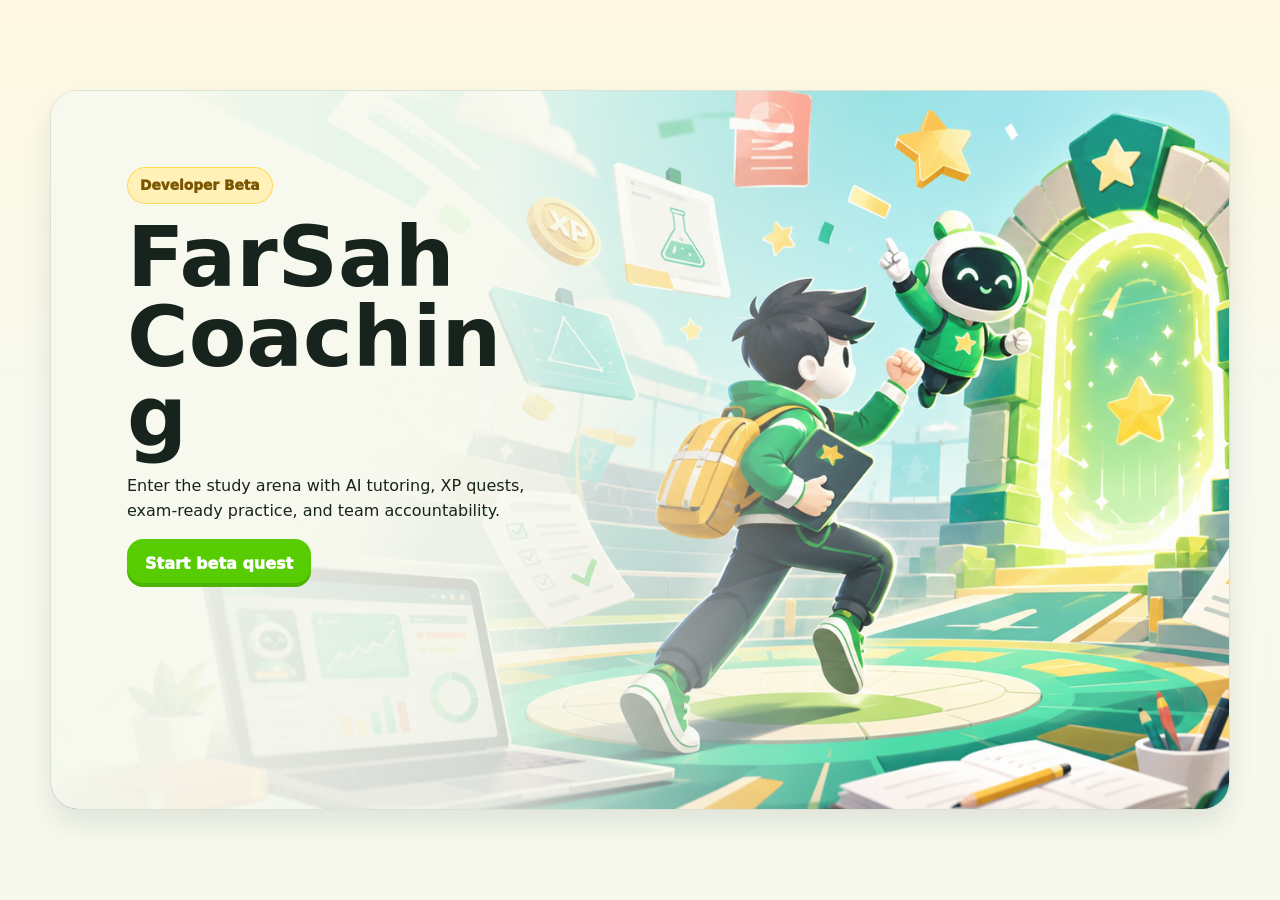
==== commit 5e963157: "Polish beta hub and mobile study tools" ====
--- a/index.html
+++ b/index.html
@@ -14,7 +14,7 @@
         <div class="gate-copy">
           <p class="pill">Developer Beta</p>
           <h1 id="home-title">FarSah Coaching</h1>
-          <p>Enter the study arena with AI tutoring, XP quests, boss-level exams, and team accountability.</p>
+          <p>Enter the study arena with AI tutoring, XP quests, exam-ready practice, and team accountability.</p>
           <a class="button primary" href="access.html">Start beta quest</a>
         </div>
       </section>
--- a/styles.css
+++ b/styles.css
@@ -1,42 +1,64 @@
 :root {
-  --bg: #fff7df;
-  --ink: #17201b;
-  --muted: #657067;
+  --bg: #f7f9ee;
+  --bg-warm: #fff8df;
+  --ink: #17231d;
+  --muted: #657369;
+  --soft: #eef5e8;
   --card: #ffffff;
-  --line: #222222;
-  --green: #18a66a;
-  --aqua: #29bfd1;
-  --coral: #ff6d58;
-  --gold: #ffc83d;
-  --shadow: 8px 8px 0 #17201b;
+  --line: #d9e3d5;
+  --line-strong: #25342b;
+  --green: #58cc02;
+  --green-dark: #2f8f22;
+  --aqua: #1cb0f6;
+  --coral: #ff6f61;
+  --gold: #ffc800;
+  --purple: #8b7cf6;
+  --shadow: 0 14px 28px rgba(23, 35, 29, 0.1);
+  --shadow-soft: 0 8px 18px rgba(23, 35, 29, 0.08);
 }
 
 * { box-sizing: border-box; }
+
+html { scroll-padding-top: 112px; }
+
 body {
   margin: 0;
   background:
-    radial-gradient(circle at 12% 18%, rgba(255, 200, 61, 0.35), transparent 22rem),
-    radial-gradient(circle at 84% 10%, rgba(41, 191, 209, 0.28), transparent 20rem),
-    var(--bg);
+    linear-gradient(180deg, rgba(255, 248, 223, 0.9) 0%, rgba(247, 249, 238, 0.98) 46%, #f7f9ee 100%);
   color: var(--ink);
   font-family: ui-rounded, "Avenir Next", Inter, system-ui, sans-serif;
+  min-width: 320px;
+  overflow-x: hidden;
 }
 
 a { color: inherit; text-decoration: none; }
-button, input, select { font: inherit; }
+button, input, select, textarea { font: inherit; }
+h1, h2, h3, p { margin-top: 0; }
+h1 {
+  font-size: clamp(2.3rem, 7vw, 5.25rem);
+  letter-spacing: 0;
+  line-height: 0.95;
+  margin-bottom: 16px;
+  overflow-wrap: anywhere;
+}
+h2 { font-size: clamp(1.35rem, 3vw, 2rem); line-height: 1.05; }
+h3 { font-size: 1.05rem; margin-bottom: 8px; }
+p, li { line-height: 1.55; }
+p, li, h1, h2, h3, label, .panel-card, .game-card { min-width: 0; overflow-wrap: break-word; }
 
 .topbar {
   align-items: center;
-  background: rgba(255, 247, 223, 0.92);
-  border-bottom: 3px solid var(--line);
-  display: flex;
-  gap: 20px;
-  justify-content: space-between;
-  min-height: 76px;
-  padding: 0 clamp(16px, 4vw, 56px);
+  background: rgba(255, 255, 255, 0.94);
+  border-bottom: 1px solid var(--line);
+  box-shadow: 0 6px 24px rgba(23, 35, 29, 0.08);
+  display: grid;
+  gap: 14px;
+  grid-template-columns: auto minmax(0, 1fr) auto;
+  min-height: 74px;
+  padding: 12px clamp(14px, 4vw, 48px);
   position: sticky;
   top: 0;
-  z-index: 10;
+  z-index: 20;
 }
 
 .brand {
@@ -44,76 +66,94 @@
   display: inline-flex;
   font-weight: 950;
   gap: 10px;
+  min-width: 0;
 }
 
 .brand-mark {
   align-items: center;
   background: var(--green);
-  border: 3px solid var(--line);
+  border: 2px solid var(--green-dark);
   border-radius: 16px;
-  box-shadow: 4px 4px 0 var(--line);
+  box-shadow: inset 0 -4px 0 rgba(0, 0, 0, 0.12);
   color: white;
   display: inline-flex;
-  height: 42px;
+  flex: 0 0 auto;
+  height: 44px;
   justify-content: center;
-  width: 42px;
-}
-
-.nav { display: flex; flex-wrap: wrap; gap: 12px; justify-content: center; }
+  width: 44px;
+}
+
+.nav {
+  display: flex;
+  gap: 8px;
+  justify-content: center;
+  min-width: 0;
+  overflow-x: auto;
+  padding: 4px;
+  scrollbar-width: none;
+}
+.nav::-webkit-scrollbar { display: none; }
 .nav a {
-  background: white;
-  border: 3px solid var(--line);
+  background: #f9fbf3;
+  border: 1px solid var(--line);
   border-radius: 999px;
-  font-size: 0.9rem;
+  color: #233128;
+  flex: 0 0 auto;
+  font-size: 0.88rem;
   font-weight: 900;
   padding: 9px 14px;
-}
-.nav a.active { background: var(--gold); }
+  white-space: nowrap;
+}
+.nav a.active {
+  background: #e2f8d1;
+  border-color: rgba(88, 204, 2, 0.5);
+  color: #245d18;
+}
 
 .icon-button, .button {
-  border: 3px solid var(--line);
-  border-radius: 14px;
-  box-shadow: 4px 4px 0 var(--line);
+  border: 0;
+  border-radius: 16px;
+  box-shadow: inset 0 -4px 0 rgba(0, 0, 0, 0.12);
   cursor: pointer;
   font-weight: 950;
 }
 
 .icon-button {
-  background: white;
-  height: 42px;
-  width: 42px;
+  background: #f2f6ed;
+  color: var(--ink);
+  height: 44px;
+  width: 44px;
 }
 
 .button {
+  align-items: center;
+  background: #eef5e8;
+  color: var(--ink);
   display: inline-flex;
   justify-content: center;
   min-height: 48px;
   padding: 0 18px;
-  align-items: center;
+  text-align: center;
 }
 .button.primary { background: var(--green); color: white; }
+.button.secondary { background: #e8f6ff; color: #0b6798; }
 
 .gate-body {
+  display: grid;
   min-height: 100vh;
-  display: grid;
+  padding: 20px;
   place-items: center;
-  padding: 20px;
-}
-
-.gate-layout, .access-card {
-  width: min(1180px, 100%);
-}
-
+}
+.gate-layout, .access-card { width: min(1180px, 100%); }
 .gate-hero {
   background: white;
-  border: 4px solid var(--line);
-  border-radius: 24px;
+  border: 1px solid var(--line);
+  border-radius: 28px;
   box-shadow: var(--shadow);
   min-height: 720px;
   overflow: hidden;
   position: relative;
 }
-
 .gate-hero img {
   height: 100%;
   inset: 0;
@@ -121,59 +161,43 @@
   position: absolute;
   width: 100%;
 }
-
 .gate-hero::after {
-  background: linear-gradient(90deg, rgba(255, 247, 223, 0.98) 0%, rgba(255, 247, 223, 0.86) 35%, rgba(255, 247, 223, 0.1) 70%);
+  background: linear-gradient(90deg, rgba(247, 249, 238, 0.98) 0%, rgba(247, 249, 238, 0.84) 38%, rgba(247, 249, 238, 0.1) 72%);
   content: "";
   inset: 0;
   position: absolute;
 }
-
 .gate-copy {
   max-width: 560px;
   padding: clamp(28px, 6vw, 76px);
   position: relative;
   z-index: 1;
 }
-
-h1, h2, p { margin-top: 0; }
-h1 {
-  font-size: clamp(3.2rem, 8vw, 7rem);
-  letter-spacing: 0;
-  line-height: 0.9;
-  margin-bottom: 20px;
-}
-h2 { font-size: clamp(1.5rem, 3vw, 2.4rem); }
-p, li { line-height: 1.65; }
-
-.pill, .quest-badge {
-  background: var(--gold);
-  border: 3px solid var(--line);
-  border-radius: 999px;
-  box-shadow: 3px 3px 0 var(--line);
-  display: inline-flex;
-  font-weight: 950;
-  margin-bottom: 16px;
-  padding: 8px 14px;
-}
-
-.muted { color: var(--muted); }
-
 .access-card {
   background: white;
-  border: 4px solid var(--line);
-  border-radius: 24px;
+  border: 1px solid var(--line);
+  border-radius: 28px;
   box-shadow: var(--shadow);
   max-width: 560px;
   padding: clamp(22px, 5vw, 44px);
 }
-
-.access-card h1 { font-size: clamp(2.4rem, 7vw, 4.7rem); }
-
-.stacked-form, .tool-grid {
-  display: grid;
-  gap: 16px;
-}
+.access-card h1 { font-size: clamp(2.25rem, 7vw, 4.4rem); }
+
+.pill, .quest-badge {
+  align-items: center;
+  background: #fff1b8;
+  border: 1px solid rgba(255, 200, 0, 0.55);
+  border-radius: 999px;
+  color: #7a5600;
+  display: inline-flex;
+  font-size: 0.86rem;
+  font-weight: 950;
+  margin-bottom: 14px;
+  padding: 7px 12px;
+}
+
+.muted { color: var(--muted); }
+.stacked-form, .tool-grid { display: grid; gap: 16px; }
 
 label {
   color: var(--muted);
@@ -182,40 +206,43 @@
   gap: 8px;
 }
 
-input, select {
+input, select, textarea {
   background: #fffefa;
-  border: 3px solid var(--line);
-  border-radius: 14px;
+  border: 1px solid #cfdace;
+  border-radius: 16px;
   color: var(--ink);
   min-height: 48px;
   padding: 0 14px;
   width: 100%;
 }
+textarea {
+  min-height: 132px;
+  padding: 12px 14px;
+  resize: vertical;
+}
 
 .status-line {
   font-weight: 900;
+  margin: 18px 0 0;
   min-height: 28px;
-  margin: 18px 0 0;
 }
 
 .lock-stage {
   display: grid;
+  min-height: 120px;
   place-items: center;
-  min-height: 120px;
-}
-
+}
 .lock-icon {
-  border: 4px solid var(--line);
+  background: var(--gold);
+  border: 2px solid #c28c00;
   border-radius: 18px;
+  box-shadow: var(--shadow-soft);
   height: 72px;
   position: relative;
   width: 86px;
-  background: var(--gold);
-  box-shadow: 5px 5px 0 var(--line);
-}
-
+}
 .lock-icon::before {
-  border: 4px solid var(--line);
+  border: 5px solid var(--line-strong);
   border-bottom: 0;
   border-radius: 24px 24px 0 0;
   content: "";
@@ -223,109 +250,285 @@
   left: 16px;
   position: absolute;
   top: -42px;
-  width: 46px;
   transform-origin: left bottom;
   transition: transform 0.6s ease;
-}
-
-.lock-icon.unlocked::before {
-  transform: rotate(-36deg) translate(-8px, 2px);
-}
+  width: 46px;
+}
+.lock-icon.unlocked::before { transform: rotate(-36deg) translate(-8px, 2px); }
 
 .page-shell {
-  padding: clamp(22px, 5vw, 56px);
+  margin: 0 auto;
+  max-width: 1240px;
+  padding: clamp(18px, 4vw, 42px);
+  width: 100%;
 }
 
 .page-hero, .page-title, .panel-card, .game-card, .settings-grid label {
-  background: white;
-  border: 4px solid var(--line);
-  border-radius: 22px;
-  box-shadow: var(--shadow);
+  background: rgba(255, 255, 255, 0.96);
+  border: 1px solid var(--line);
+  border-radius: 24px;
+  box-shadow: var(--shadow-soft);
+}
+
+.page-title {
+  margin-bottom: 22px;
+  overflow: hidden;
+  padding: clamp(22px, 5vw, 42px);
 }
 
 .page-hero {
   align-items: center;
   display: grid;
-  gap: 24px;
-  grid-template-columns: minmax(0, 0.9fr) minmax(280px, 1.1fr);
-  margin-bottom: 26px;
+  gap: 26px;
+  grid-template-columns: minmax(0, 0.95fr) minmax(280px, 1.05fr);
+  margin-bottom: 22px;
   overflow: hidden;
-  padding: clamp(22px, 5vw, 44px);
-}
-
+  padding: clamp(22px, 5vw, 42px);
+}
+.page-hero.compact h1, .page-title h1 { font-size: clamp(2.25rem, 6vw, 4.6rem); }
 .page-hero img {
-  border: 3px solid var(--line);
-  border-radius: 20px;
+  border-radius: 24px;
   display: block;
+  min-height: 260px;
+  object-fit: cover;
   width: 100%;
 }
 
-.page-hero.compact h1, .page-title h1 { font-size: clamp(2.6rem, 7vw, 5.8rem); }
-.page-title { margin-bottom: 26px; padding: clamp(22px, 5vw, 44px); }
-
-.stats-grid, .two-column, .settings-grid {
-  display: grid;
-  gap: 18px;
-  grid-template-columns: repeat(4, minmax(0, 1fr));
+.hub-grid, .stats-grid, .two-column, .settings-grid, .feature-grid, .plans-grid {
+  display: grid;
+  gap: 16px;
   margin-bottom: 18px;
 }
-
+.hub-grid { grid-template-columns: repeat(auto-fit, minmax(210px, 1fr)); }
+.stats-grid { grid-template-columns: repeat(auto-fit, minmax(190px, 1fr)); }
 .two-column { grid-template-columns: repeat(2, minmax(0, 1fr)); }
-
-.game-card, .panel-card {
-  padding: 22px;
-}
-
-.game-card { border-top: 12px solid var(--green); min-height: 168px; }
+.feature-grid { grid-template-columns: repeat(auto-fit, minmax(235px, 1fr)); }
+.plans-grid { grid-template-columns: repeat(auto-fit, minmax(230px, 1fr)); }
+.settings-grid { grid-template-columns: repeat(2, minmax(0, 1fr)); }
+
+.panel-card, .game-card { padding: clamp(18px, 3vw, 24px); }
+.featured { background: #f1ffe8; border-color: rgba(88, 204, 2, 0.35); }
+
+.game-card {
+  border-top: 7px solid var(--green);
+  min-height: 150px;
+}
 .game-card.coral { border-top-color: var(--coral); }
 .game-card.gold { border-top-color: var(--gold); }
 .game-card.aqua { border-top-color: var(--aqua); }
-.game-card span { color: var(--muted); font-weight: 900; }
-.game-card strong { display: block; font-size: 2.7rem; margin: 10px 0; }
-
-.tool-grid {
+.game-card.purple { border-top-color: var(--purple); }
+.game-card span { color: var(--muted); font-size: 0.9rem; font-weight: 900; }
+.game-card strong {
+  display: block;
+  font-size: clamp(1.7rem, 5vw, 2.35rem);
+  line-height: 1;
+  margin: 10px 0;
+  overflow-wrap: anywhere;
+}
+.hub-card {
+  display: grid;
+  gap: 10px;
+  min-height: 160px;
+}
+.hub-card small {
+  color: var(--muted);
+  font-weight: 900;
+}
+
+.tool-grid, .profile-grid {
+  display: grid;
+  gap: 16px;
   grid-template-columns: repeat(3, minmax(0, 1fr));
 }
+.profile-grid { grid-template-columns: repeat(2, minmax(0, 1fr)); }
+.full-width { grid-column: 1 / -1; }
 
 .response-box {
-  background: #f3fff9;
-  border: 3px solid var(--line);
-  border-radius: 18px;
+  background: #f5fff1;
+  border: 1px solid #cfe9c9;
+  border-radius: 20px;
   margin-top: 18px;
   min-height: 120px;
   padding: 18px;
 }
-
-.leaderboard {
+.coach-plan {
   display: grid;
   gap: 12px;
 }
+.coach-plan ol, .coach-plan ul { margin-bottom: 0; }
+
+.exam-visual {
+  background: linear-gradient(135deg, #e8f8ff 0%, #f5fff1 100%);
+  border: 1px solid #cfe0da;
+  border-radius: 24px;
+  display: grid;
+  gap: 14px;
+  min-height: 220px;
+  padding: 22px;
+}
+.paper-preview {
+  background: white;
+  border: 1px solid #cdd9d0;
+  border-radius: 18px;
+  display: grid;
+  gap: 10px;
+  padding: 18px;
+}
+.paper-line {
+  background: #e9f0e8;
+  border-radius: 999px;
+  height: 12px;
+}
+.paper-line.short { width: 62%; }
+.exam-result {
+  background: #fffefa;
+  border: 1px solid var(--line);
+  border-radius: 20px;
+  margin-top: 16px;
+  padding: 16px;
+}
+
+.leaderboard { display: grid; gap: 12px; }
 .leaderboard div {
   align-items: center;
   background: #fffefa;
-  border: 3px solid var(--line);
-  border-radius: 16px;
-  display: grid;
-  grid-template-columns: 46px 1fr auto;
+  border: 1px solid var(--line);
+  border-radius: 18px;
+  display: grid;
+  gap: 10px;
+  grid-template-columns: 42px 1fr auto;
   min-height: 58px;
   padding: 0 14px;
 }
-.leaderboard .current { background: #e8fff5; }
+.leaderboard .current { background: #f1ffe8; }
 .leaderboard em { color: var(--muted); font-style: normal; font-weight: 900; }
 
-.settings-grid { grid-template-columns: repeat(2, minmax(0, 1fr)); }
-.settings-grid label { align-items: center; display: flex; min-height: 72px; padding: 0 18px; }
+.settings-grid label {
+  align-items: center;
+  display: flex;
+  min-height: 68px;
+  padding: 0 18px;
+}
 .settings-grid input { min-height: auto; width: auto; }
 
-@media (max-width: 900px) {
-  .topbar { align-items: flex-start; flex-direction: column; padding: 14px 16px; }
-  .page-hero, .stats-grid, .two-column, .tool-grid { grid-template-columns: 1fr; }
-  .nav { justify-content: flex-start; }
+.timer-display {
+  font-size: clamp(2.25rem, 8vw, 4rem);
+  font-weight: 950;
+  line-height: 1;
+  margin: 18px 0;
+}
+
+.mini-list { display: grid; gap: 12px; }
+.mini-list div {
+  background: #fffefa;
+  border: 1px solid var(--line);
+  border-radius: 16px;
+  display: grid;
+  gap: 6px;
+  padding: 14px;
+}
+.mini-list span { color: var(--muted); }
+
+.avatar-token {
+  align-items: center;
+  background: #e8f6ff;
+  border-radius: 24px;
+  color: #0b6798;
+  display: flex;
+  font-size: 2rem;
+  font-weight: 950;
+  height: 88px;
+  justify-content: center;
+  margin-bottom: 18px;
+  width: 88px;
+}
+.founder-card:nth-child(2) .avatar-token {
+  background: #f1ffe8;
+  color: #245d18;
+}
+
+.chat-layout {
+  display: grid;
+  gap: 18px;
+  grid-template-columns: minmax(0, 0.85fr) minmax(0, 1.15fr);
+}
+.chat-feed {
+  background: #f9fbf3;
+  border: 1px solid var(--line);
+  border-radius: 20px;
+  display: grid;
+  gap: 12px;
+  max-height: 460px;
+  min-height: 300px;
+  overflow-y: auto;
+  padding: 14px;
+}
+.chat-message {
+  background: white;
+  border: 1px solid #dde6d9;
+  border-radius: 18px;
+  padding: 12px 14px;
+}
+.chat-message strong { display: block; margin-bottom: 4px; }
+.chat-message time { color: var(--muted); display: block; font-size: 0.78rem; font-weight: 800; margin-top: 8px; }
+
+@media (max-width: 980px) {
+  .topbar {
+    grid-template-columns: 1fr auto;
+  }
+  .nav {
+    grid-column: 1 / -1;
+    justify-content: flex-start;
+    order: 3;
+  }
+  .page-hero, .two-column, .tool-grid, .chat-layout { grid-template-columns: 1fr; }
 }
 
 @media (max-width: 620px) {
+  html { scroll-padding-top: 132px; }
+  .topbar {
+    gap: 10px;
+    margin: 0;
+    max-width: 390px;
+    min-height: auto;
+    padding: 10px 12px;
+    width: 100%;
+  }
+  .brand { max-width: calc(100vw - 68px); }
+  .brand span:last-child {
+    max-width: 150px;
+    overflow: hidden;
+    text-overflow: ellipsis;
+    white-space: nowrap;
+  }
+  .nav {
+    margin-inline: -2px;
+    max-width: 100%;
+    padding-bottom: 2px;
+    width: 100%;
+  }
+  .nav a {
+    font-size: 0.82rem;
+    padding: 8px 11px;
+  }
+  .page-shell {
+    margin: 0;
+    max-width: 390px;
+    padding: 14px;
+  }
+  .page-title, .page-hero, .panel-card, .game-card { border-radius: 20px; }
+  .page-title, .page-hero, .panel-card, .game-card {
+    max-width: calc(100vw - 28px);
+    overflow: hidden;
+    width: 100%;
+  }
+  .page-title p, .page-hero p, .panel-card p, .game-card p {
+    max-width: 100%;
+  }
+  .page-hero img { min-height: 200px; }
   .gate-hero { min-height: 620px; }
-  .gate-hero::after { background: rgba(255, 247, 223, 0.86); }
-  .stats-grid, .settings-grid { grid-template-columns: 1fr; }
-  .brand span:last-child { max-width: 170px; overflow: hidden; text-overflow: ellipsis; white-space: nowrap; }
-}
+  .gate-hero::after { background: rgba(247, 249, 238, 0.88); }
+  .stats-grid, .settings-grid, .profile-grid, .plans-grid, .feature-grid, .hub-grid { grid-template-columns: 1fr; }
+  .leaderboard div { grid-template-columns: 36px 1fr; }
+  .leaderboard em { grid-column: 2; }
+}
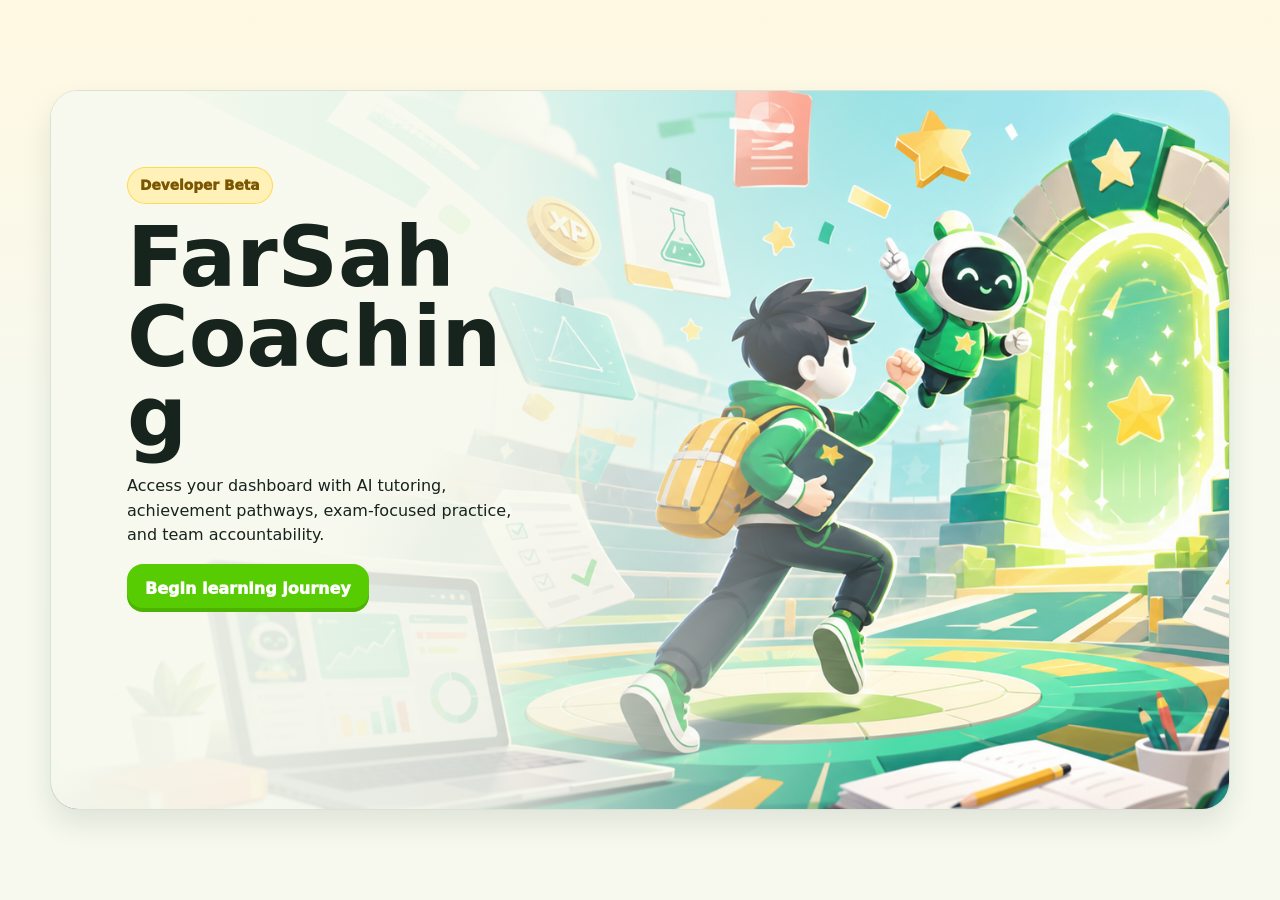
==== commit 83ef86ca: "Reduce gaming terminology in public-facing EdTech copy" ====
--- a/index.html
+++ b/index.html
@@ -3,19 +3,19 @@
   <head>
     <meta charset="UTF-8" />
     <meta name="viewport" content="width=device-width, initial-scale=1.0" />
-    <title>FarSah Coaching | Beta Quest</title>
-    <meta name="description" content="FarSah Coaching is a gamer-inspired AI coaching platform for exam preparation." />
+    <title>FarSah Coaching | Beta Platform</title>
+    <meta name="description" content="FarSah Coaching is an academic learning platform offering AI tutoring, exam preparation, flashcards, and structured study support." />
     <link rel="stylesheet" href="styles.css" />
   </head>
   <body class="gate-body">
     <main class="gate-layout">
       <section class="gate-hero" aria-labelledby="home-title">
-        <img src="assets/farsah-game-hero.png" alt="Cartoon study arena with XP coins, flashcards, and an unlock portal." />
+        <img src="assets/farsah-study-hero.png" alt="Visual study environment with academic flashcards and a module access gateway." />
         <div class="gate-copy">
           <p class="pill">Developer Beta</p>
           <h1 id="home-title">FarSah Coaching</h1>
-          <p>Enter the study arena with AI tutoring, XP quests, exam-ready practice, and team accountability.</p>
-          <a class="button primary" href="access.html">Start beta quest</a>
+          <p>Access your dashboard with AI tutoring, achievement pathways, exam-focused practice, and team accountability.</p>
+          <a class="button primary" href="access.html">Begin learning journey</a>
         </div>
       </section>
     </main>
